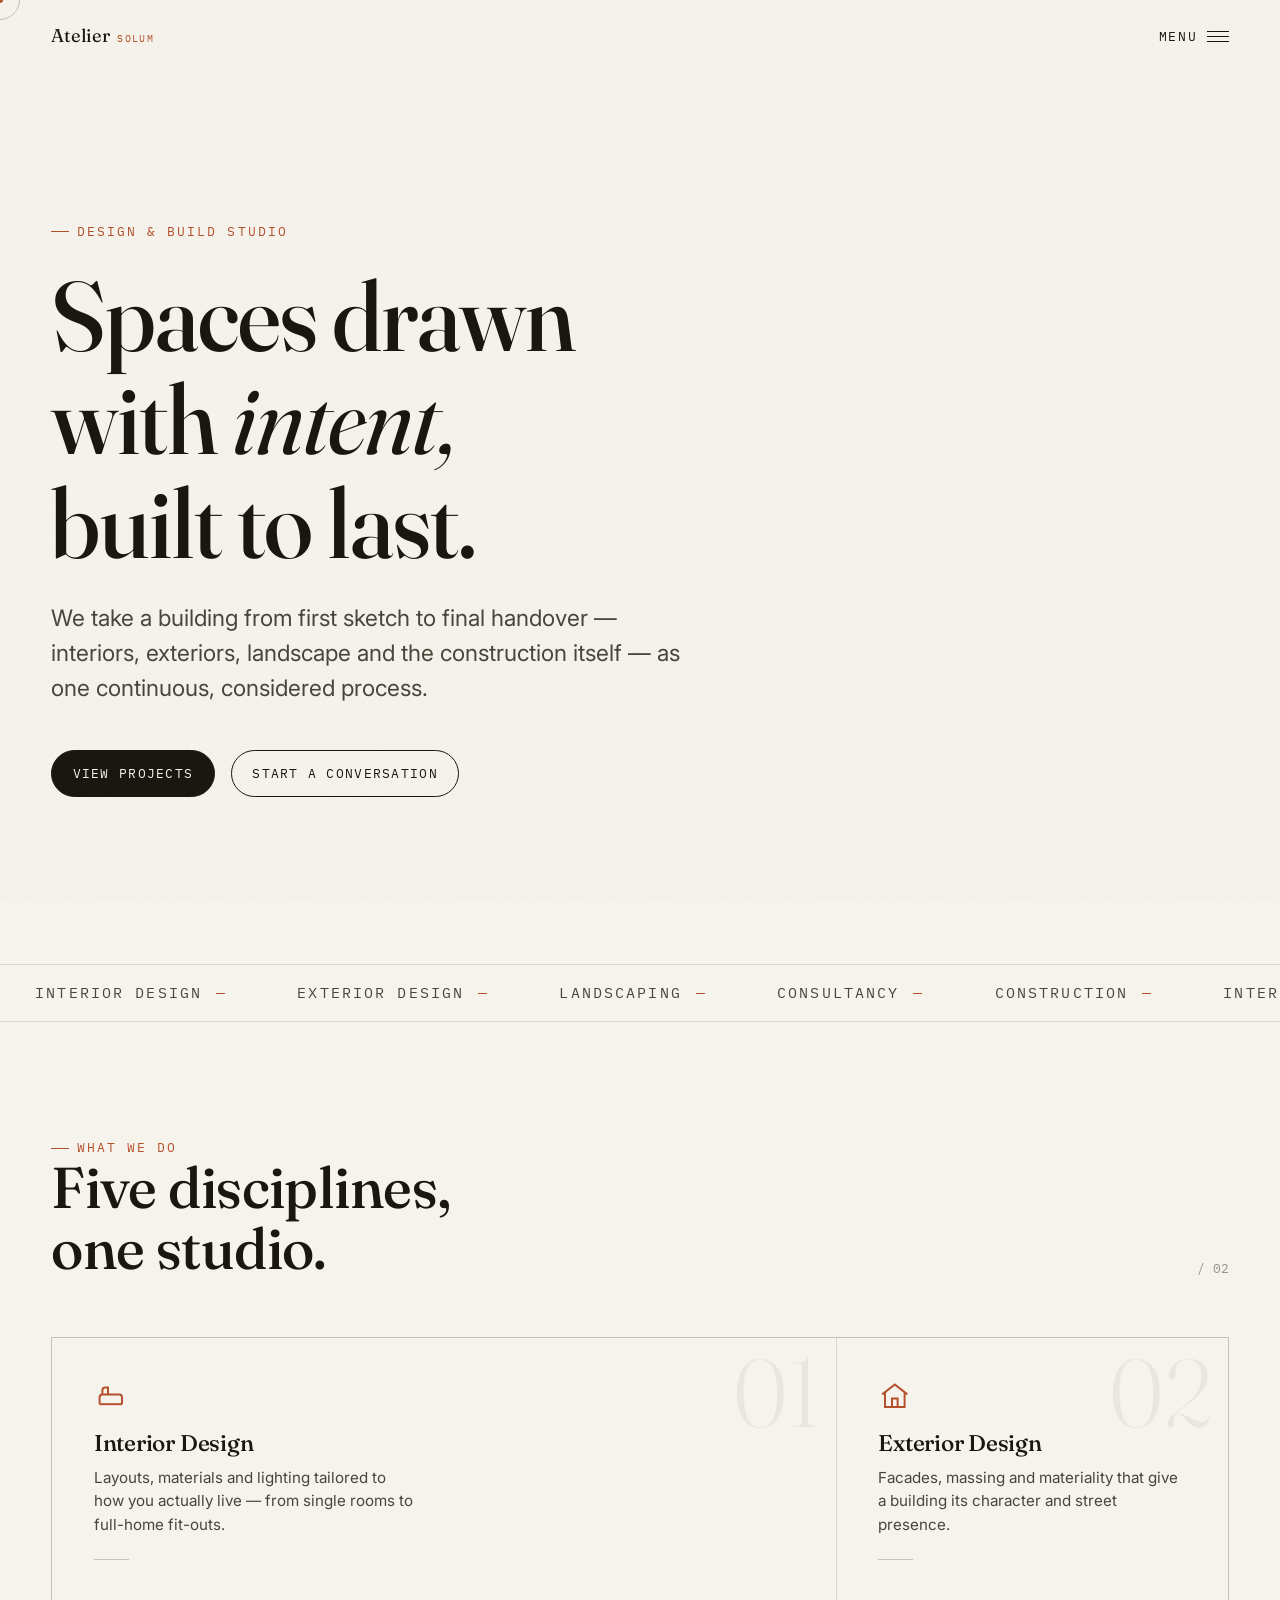
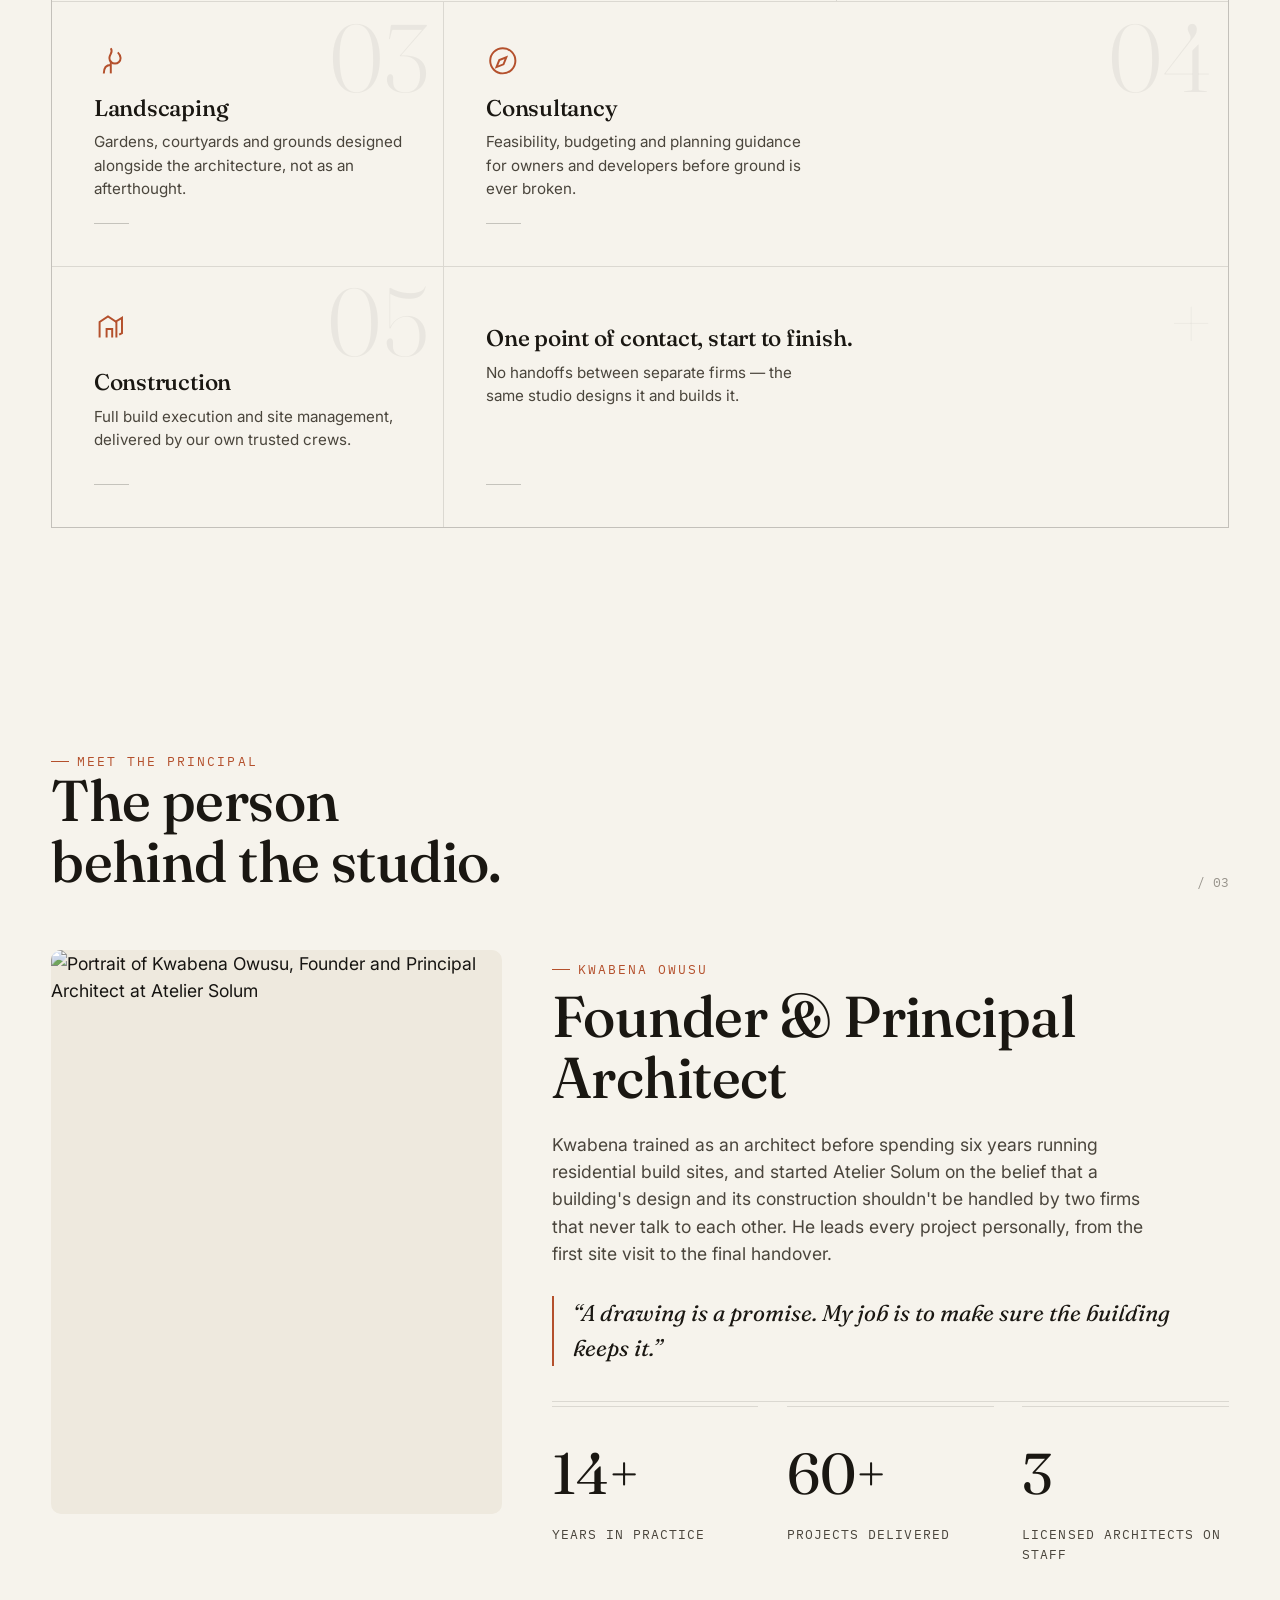
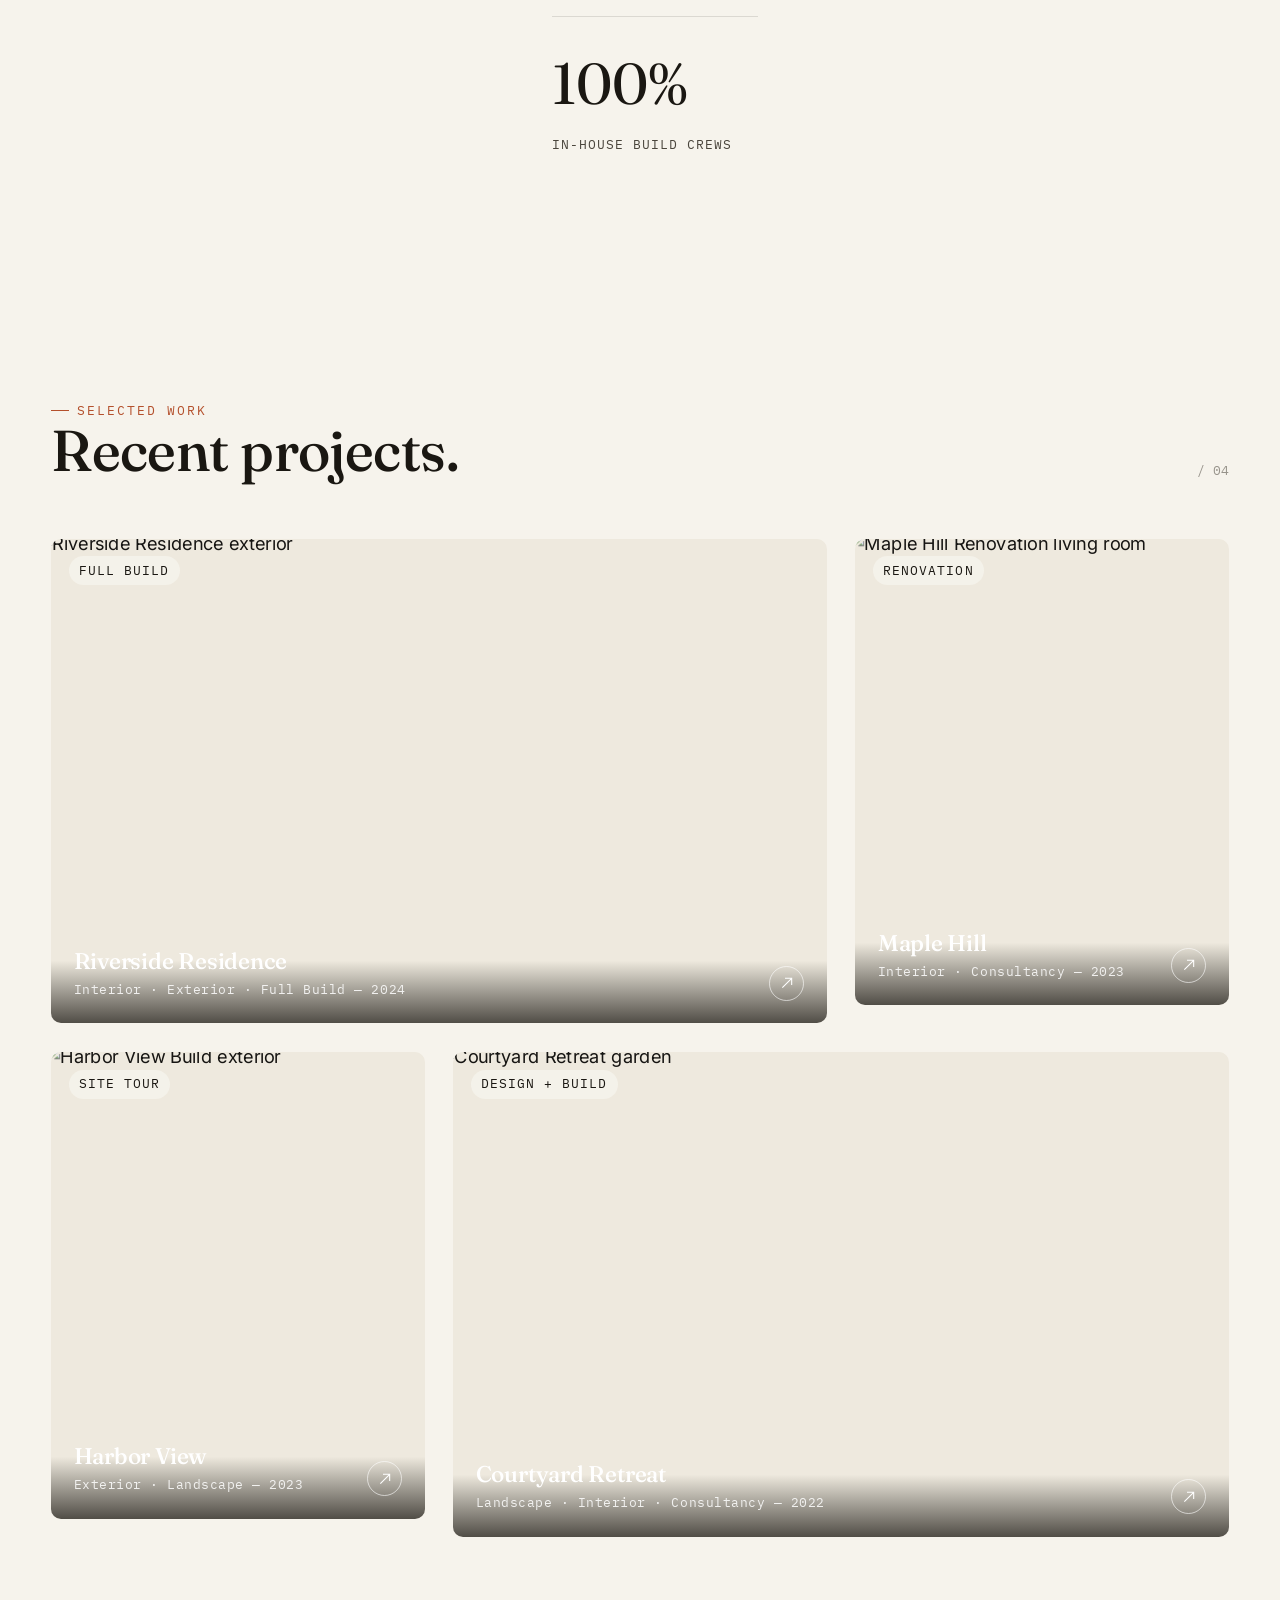
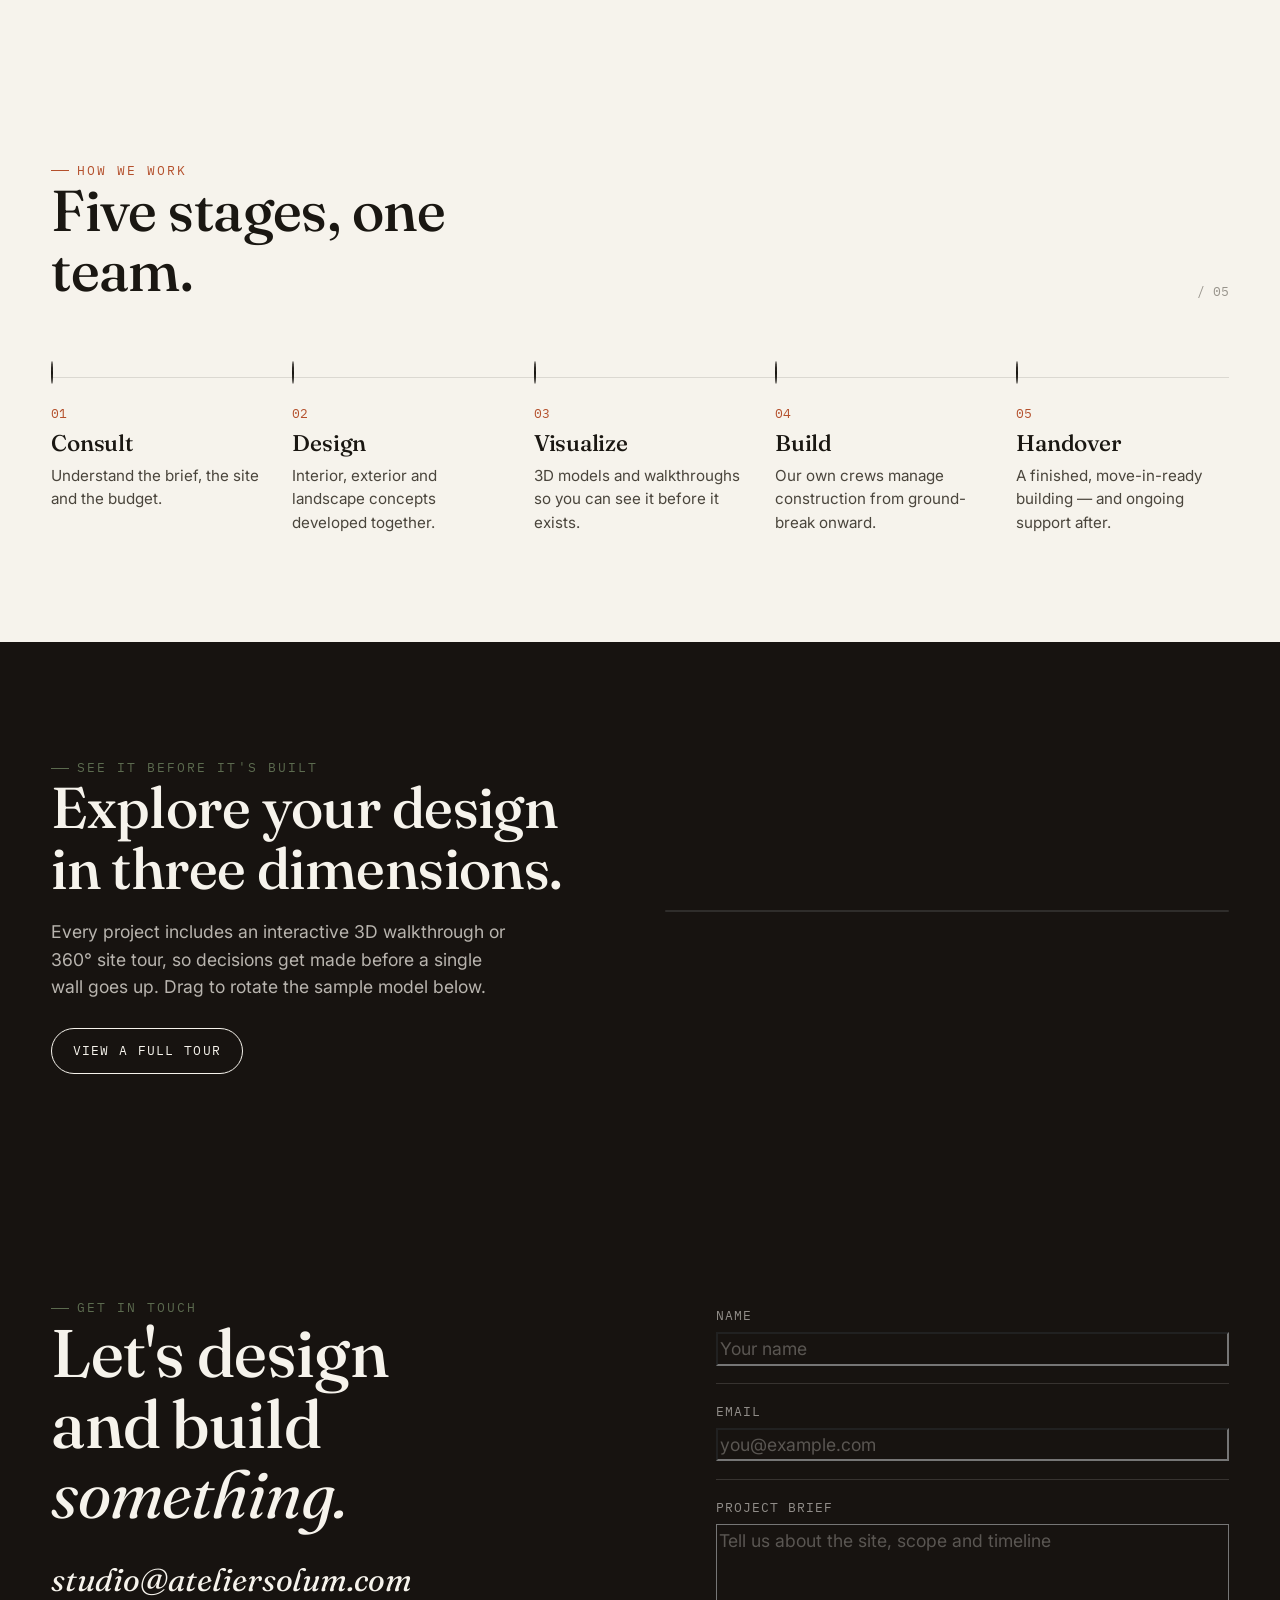
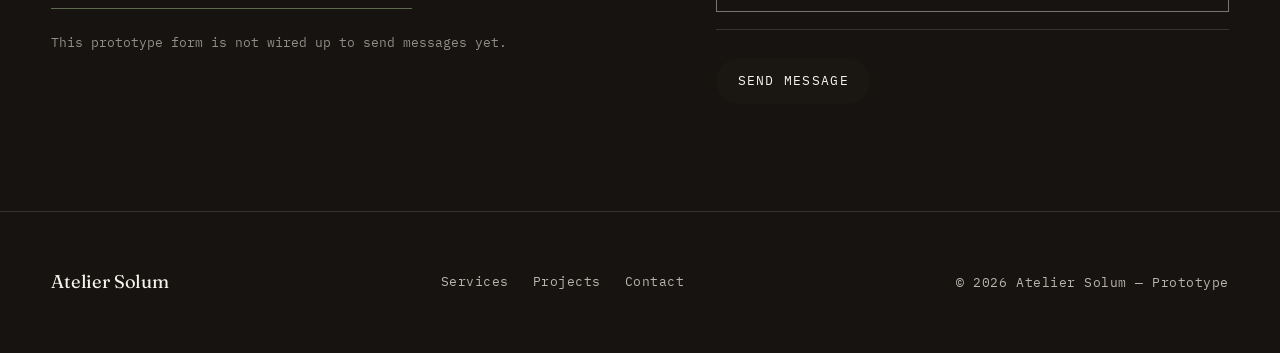
==== index.html @ 74700419 "Initial prototype: Atelier Solum design-build portfolio Static HTML/CSS/JS prototype for a design-bu" ====
<!DOCTYPE html>
<html lang="en">
<head>
<meta charset="UTF-8">
<meta name="viewport" content="width=device-width, initial-scale=1.0">
<title>Atelier Solum — Architecture, Interiors &amp; Build</title>
<meta name="description" content="Atelier Solum designs and builds homes end to end — interior design, exterior design, landscaping, consultancy and full construction.">
<link rel="preconnect" href="https://fonts.googleapis.com">
<link rel="stylesheet" href="css/base.css">
<link rel="stylesheet" href="css/layout.css">
<link rel="stylesheet" href="css/components.css">
<link rel="stylesheet" href="css/responsive.css">
<script type="module" src="https://ajax.googleapis.com/ajax/libs/model-viewer/3.5.0/model-viewer.min.js"></script>
</head>
<body>

<header class="site-header">
  <a href="index.html" class="brand">Atelier <span>Solum</span></a>
  <button class="menu-btn" aria-expanded="false" aria-controls="site-nav">
    <span class="label">Menu</span>
    <span class="bars"><span></span><span></span><span></span></span>
  </button>
</header>

<nav class="site-nav" id="site-nav" aria-label="Primary">
  <div class="nav-links">
    <a href="index.html"><span class="n">01</span>Home</a>
    <a href="index.html#services"><span class="n">02</span>Services</a>
    <a href="index.html#about"><span class="n">03</span>About</a>
    <a href="index.html#projects"><span class="n">04</span>Projects</a>
    <a href="index.html#process"><span class="n">05</span>Process</a>
    <a href="index.html#contact"><span class="n">06</span>Contact</a>
  </div>
  <div class="nav-foot">
    <span>Accra, Ghana — by appointment</span>
    <a href="mailto:studio@ateliersolum.com">studio@ateliersolum.com</a>
    <span>+233 20 000 0000</span>
  </div>
</nav>

<main>

  <!-- ============ HERO ============ -->
  <section class="hero container">
    <div class="hero-eyebrow-row">
      <span class="eyebrow">Design &amp; Build Studio</span>
    </div>
    <h1><span class="line">Spaces drawn</span><span class="line">with <em>intent,</em></span><span class="line">built to last.</span></h1>
    <p class="hero-sub">We take a building from first sketch to final handover — interiors, exteriors, landscape and the construction itself — as one continuous, considered process.</p>
    <div class="hero-actions">
      <a href="#projects" class="btn btn-solid">View Projects</a>
      <a href="#contact" class="btn btn-ghost">Start a Conversation</a>
    </div>
  </section>

  <div class="marquee" aria-hidden="true">
    <div class="marquee-track">
      <span>Interior Design</span><span>Exterior Design</span><span>Landscaping</span><span>Consultancy</span><span>Construction</span>
      <span>Interior Design</span><span>Exterior Design</span><span>Landscaping</span><span>Consultancy</span><span>Construction</span>
    </div>
  </div>

  <!-- ============ SERVICES ============ -->
  <section id="services" class="section-pad container">
    <div class="section-head reveal">
      <div>
        <span class="eyebrow">What We Do</span>
        <h2>Five disciplines,<br>one studio.</h2>
      </div>
      <span class="section-num">/ 02</span>
    </div>

    <div class="bento reveal">
      <div class="bento-item span-4">
        <span class="bento-num">01</span>
        <svg class="bento-icon" viewBox="0 0 24 24" fill="none" stroke="currentColor" stroke-width="1.4"><path d="M4 18v-5a2 2 0 0 1 2-2h12a2 2 0 0 1 2 2v5"/><path d="M4 18h16"/><path d="M6 11V8a2 2 0 0 1 2-2h2v5"/><circle cx="9" cy="9" r="0"/></svg>
        <div>
          <h3>Interior Design</h3>
          <p>Layouts, materials and lighting tailored to how you actually live — from single rooms to full-home fit-outs.</p>
        </div>
        <span class="bento-line"></span>
      </div>
      <div class="bento-item span-2">
        <span class="bento-num">02</span>
        <svg class="bento-icon" viewBox="0 0 24 24" fill="none" stroke="currentColor" stroke-width="1.4"><path d="M3 11 12 4l9 7"/><path d="M5 10v10h14V10"/><path d="M10 20v-6h4v6"/></svg>
        <div>
          <h3>Exterior Design</h3>
          <p>Facades, massing and materiality that give a building its character and street presence.</p>
        </div>
        <span class="bento-line"></span>
      </div>
      <div class="bento-item span-2">
        <span class="bento-num">03</span>
        <svg class="bento-icon" viewBox="0 0 24 24" fill="none" stroke="currentColor" stroke-width="1.4"><path d="M12 3c2 3-1 4-1 7a4 4 0 0 0 8 0c0-2-1-3-2-4"/><path d="M12 21v-9"/><path d="M7 21c0-4 2-6 5-6"/></svg>
        <div>
          <h3>Landscaping</h3>
          <p>Gardens, courtyards and grounds designed alongside the architecture, not as an afterthought.</p>
        </div>
        <span class="bento-line"></span>
      </div>
      <div class="bento-item span-4">
        <span class="bento-num">04</span>
        <svg class="bento-icon" viewBox="0 0 24 24" fill="none" stroke="currentColor" stroke-width="1.4"><circle cx="12" cy="12" r="9"/><path d="m14.5 9.5-2 5-5 2 2-5z"/></svg>
        <div>
          <h3>Consultancy</h3>
          <p>Feasibility, budgeting and planning guidance for owners and developers before ground is ever broken.</p>
        </div>
        <span class="bento-line"></span>
      </div>
      <div class="bento-item span-2">
        <span class="bento-num">05</span>
        <svg class="bento-icon" viewBox="0 0 24 24" fill="none" stroke="currentColor" stroke-width="1.4"><path d="M4 21V10l6-4 6 4v11"/><path d="M9 21v-6h4v6"/><path d="M15 10l5-3v11l-2 1"/></svg>
        <div>
          <h3>Construction</h3>
          <p>Full build execution and site management, delivered by our own trusted crews.</p>
        </div>
        <span class="bento-line"></span>
      </div>
      <div class="bento-item span-4">
        <span class="bento-num">+</span>
        <div>
          <h3>One point of contact, start to finish.</h3>
          <p>No handoffs between separate firms — the same studio designs it and builds it.</p>
        </div>
        <span class="bento-line"></span>
      </div>
    </div>
  </section>

  <!-- ============ ABOUT / FOUNDER ============ -->
  <section id="about" class="section-pad container">
    <div class="section-head reveal">
      <div>
        <span class="eyebrow">Meet the Principal</span>
        <h2>The person<br>behind the studio.</h2>
      </div>
      <span class="section-num">/ 03</span>
    </div>

    <div class="about-wrap reveal">
      <figure class="about-portrait">
        <img src="https://images.unsplash.com/photo-1560250097-0b93528c311a?auto=format&fit=crop&w=900&q=65" alt="Portrait of Kwabena Owusu, Founder and Principal Architect at Atelier Solum" loading="lazy" width="900" height="1125">
      </figure>
      <div class="about-content">
        <span class="eyebrow">Kwabena Owusu</span>
        <h3 class="about-name">Founder &amp; Principal Architect</h3>
        <p class="about-bio">Kwabena trained as an architect before spending six years running residential build sites, and started Atelier Solum on the belief that a building's design and its construction shouldn't be handled by two firms that never talk to each other. He leads every project personally, from the first site visit to the final handover.</p>
        <p class="about-quote">&ldquo;A drawing is a promise. My job is to make sure the building keeps it.&rdquo;</p>
        <div class="cred-list reveal-stagger">
          <div class="cred-item"><span class="num">14+</span><span class="lbl">Years in Practice</span></div>
          <div class="cred-item"><span class="num">60+</span><span class="lbl">Projects Delivered</span></div>
          <div class="cred-item"><span class="num">3</span><span class="lbl">Licensed Architects on Staff</span></div>
          <div class="cred-item"><span class="num">100%</span><span class="lbl">In-House Build Crews</span></div>
        </div>
      </div>
    </div>
  </section>

  <!-- ============ FEATURED PROJECTS ============ -->
  <section id="projects" class="section-pad container">
    <div class="section-head reveal">
      <div>
        <span class="eyebrow">Selected Work</span>
        <h2>Recent projects.</h2>
      </div>
      <span class="section-num">/ 04</span>
    </div>

    <div class="project-grid reveal-stagger">
      <article class="p-card wide">
        <a href="projects/riverside-residence.html">
          <figure>
            <span class="p-tag">Full Build</span>
            <img src="https://images.unsplash.com/photo-1512917774080-9991f1c4c750?auto=format&fit=crop&w=1200&q=60" alt="Riverside Residence exterior" loading="lazy" width="1200" height="750">
            <figcaption>
              <div>
                <h3>Riverside Residence</h3>
                <span class="p-meta">Interior · Exterior · Full Build — 2024</span>
              </div>
              <span class="arrow"><svg viewBox="0 0 24 24" fill="none" stroke="currentColor" stroke-width="1.6"><path d="M5 19 19 5M9 5h10v10"/></svg></span>
            </figcaption>
          </figure>
        </a>
      </article>

      <article class="p-card narrow">
        <a href="projects/maple-hill-renovation.html">
          <figure>
            <span class="p-tag">Renovation</span>
            <img src="https://images.unsplash.com/photo-1600566753086-00f18fb6b3ea?auto=format&fit=crop&w=800&q=60" alt="Maple Hill Renovation living room" loading="lazy" width="800" height="1000">
            <figcaption>
              <div>
                <h3>Maple Hill</h3>
                <span class="p-meta">Interior · Consultancy — 2023</span>
              </div>
              <span class="arrow"><svg viewBox="0 0 24 24" fill="none" stroke="currentColor" stroke-width="1.6"><path d="M5 19 19 5M9 5h10v10"/></svg></span>
            </figcaption>
          </figure>
        </a>
      </article>

      <article class="p-card narrow">
        <a href="projects/harbor-view-build.html">
          <figure>
            <span class="p-tag">Site Tour</span>
            <img src="https://images.unsplash.com/photo-1600585154340-be6161a56a0c?auto=format&fit=crop&w=800&q=60" alt="Harbor View Build exterior" loading="lazy" width="800" height="1000">
            <figcaption>
              <div>
                <h3>Harbor View</h3>
                <span class="p-meta">Exterior · Landscape — 2023</span>
              </div>
              <span class="arrow"><svg viewBox="0 0 24 24" fill="none" stroke="currentColor" stroke-width="1.6"><path d="M5 19 19 5M9 5h10v10"/></svg></span>
            </figcaption>
          </figure>
        </a>
      </article>

      <article class="p-card wide">
        <a href="projects/courtyard-retreat.html">
          <figure>
            <span class="p-tag">Design + Build</span>
            <img src="https://images.unsplash.com/photo-1524758631624-e2822e304c36?auto=format&fit=crop&w=1200&q=60" alt="Courtyard Retreat garden" loading="lazy" width="1200" height="750">
            <figcaption>
              <div>
                <h3>Courtyard Retreat</h3>
                <span class="p-meta">Landscape · Interior · Consultancy — 2022</span>
              </div>
              <span class="arrow"><svg viewBox="0 0 24 24" fill="none" stroke="currentColor" stroke-width="1.6"><path d="M5 19 19 5M9 5h10v10"/></svg></span>
            </figcaption>
          </figure>
        </a>
      </article>
    </div>
  </section>

  <!-- ============ PROCESS ============ -->
  <section id="process" class="section-pad container">
    <div class="section-head reveal">
      <div>
        <span class="eyebrow">How We Work</span>
        <h2>Five stages, one team.</h2>
      </div>
      <span class="section-num">/ 05</span>
    </div>
    <div class="process-rail reveal-stagger">
      <div class="process-step"><span class="dot"></span><span class="idx">01</span><h4>Consult</h4><p>Understand the brief, the site and the budget.</p></div>
      <div class="process-step"><span class="dot"></span><span class="idx">02</span><h4>Design</h4><p>Interior, exterior and landscape concepts developed together.</p></div>
      <div class="process-step"><span class="dot"></span><span class="idx">03</span><h4>Visualize</h4><p>3D models and walkthroughs so you can see it before it exists.</p></div>
      <div class="process-step"><span class="dot"></span><span class="idx">04</span><h4>Build</h4><p>Our own crews manage construction from ground-break onward.</p></div>
      <div class="process-step"><span class="dot"></span><span class="idx">05</span><h4>Handover</h4><p>A finished, move-in-ready building — and ongoing support after.</p></div>
    </div>
  </section>

  <!-- ============ IMMERSIVE TOUR TEASER ============ -->
  <section class="dark-section section-pad">
    <div class="container tour-teaser reveal">
      <div class="tour-copy">
        <span class="eyebrow">See It Before It's Built</span>
        <h2>Explore your design<br>in three dimensions.</h2>
        <p>Every project includes an interactive 3D walkthrough or 360° site tour, so decisions get made before a single wall goes up. Drag to rotate the sample model below.</p>
        <a href="projects/riverside-residence.html#tour" class="btn btn-ghost" style="margin-top:1.75rem;">View a Full Tour</a>
      </div>
      <div class="tour-embed-frame">
        <span class="tour-badge">Sample 3D Model</span>
        <model-viewer
          src="https://modelviewer.dev/shared-assets/models/Astronaut.glb"
          alt="Interactive placeholder 3D model — replace with a client's building export"
          camera-controls
          auto-rotate
          auto-rotate-delay="0"
          rotation-per-second="16deg"
          shadow-intensity="1"
          exposure="0.9"
          style="height:420px;">
        </model-viewer>
      </div>
    </div>
  </section>

  <!-- ============ CONTACT ============ -->
  <section id="contact" class="dark-section section-pad">
    <div class="container contact-wrap">
      <div class="reveal">
        <span class="eyebrow">Get in Touch</span>
        <h2>Let's design<br>and build<br><em>something.</em></h2>
        <a href="mailto:studio@ateliersolum.com" class="contact-email">studio@ateliersolum.com</a>
        <p class="form-note">This prototype form is not wired up to send messages yet.</p>
      </div>
      <form class="reveal" onsubmit="return false;">
        <div class="field">
          <label for="name">Name</label>
          <input id="name" type="text" placeholder="Your name">
        </div>
        <div class="field">
          <label for="email">Email</label>
          <input id="email" type="email" placeholder="you@example.com">
        </div>
        <div class="field">
          <label for="message">Project brief</label>
          <textarea id="message" rows="3" placeholder="Tell us about the site, scope and timeline"></textarea>
        </div>
        <button type="submit" class="btn btn-solid" style="margin-top:1.75rem;">Send Message</button>
      </form>
    </div>
  </section>

</main>

<footer class="site-footer">
  <div class="container footer-grid">
    <span class="brand">Atelier Solum</span>
    <div class="footer-links">
      <a href="index.html#services">Services</a>
      <a href="index.html#projects">Projects</a>
      <a href="index.html#contact">Contact</a>
    </div>
    <span>&copy; <span data-year></span> Atelier Solum — Prototype</span>
  </div>
</footer>

<script src="js/nav.js"></script>
<script src="js/reveal.js"></script>
<script src="js/lightbox.js"></script>
<script src="js/cursor.js"></script>
<script src="js/main.js"></script>
</body>
</html>
---- css/base.css ----
/* ===========================================================
   ATELIER — base.css
   Reset, design tokens, typography, global textures
   =========================================================== */

@import url('https://fonts.googleapis.com/css2?family=Fraunces:ital,opsz,wght@0,9..144,300;0,9..144,400;0,9..144,500;0,9..144,600;1,9..144,400;1,9..144,500&family=Inter:wght@400;500;600&family=IBM+Plex+Mono:wght@400;500&display=swap');

:root {
  /* --- color: warm architectural neutrals + two accents --- */
  --ink: #1a1712;
  --ink-soft: #4a453c;
  --paper: #f6f3ec;
  --paper-dim: #eee9de;
  --surface: #ffffff;
  --line: rgba(26, 23, 18, 0.12);
  --line-strong: rgba(26, 23, 18, 0.22);
  --clay: #b4502c;
  --clay-dim: #8f3f22;
  --sage: #5c6b4f;
  --sage-dim: #48543e;
  --cream: #f6f3ec;

  /* --- inverted (dark section) palette --- */
  --ink-bg: #171310;
  --ink-bg-alt: #221c16;
  --ink-line: rgba(246, 243, 236, 0.14);

  /* --- type --- */
  --font-display: 'Fraunces', ui-serif, Georgia, serif;
  --font-body: 'Inter', ui-sans-serif, system-ui, sans-serif;
  --font-mono: 'IBM Plex Mono', ui-monospace, 'SFMono-Regular', monospace;

  /* --- fluid type scale --- */
  --fs-xs: clamp(0.72rem, 0.68rem + 0.15vw, 0.8rem);
  --fs-sm: clamp(0.85rem, 0.8rem + 0.2vw, 0.95rem);
  --fs-base: clamp(1rem, 0.96rem + 0.2vw, 1.1rem);
  --fs-lg: clamp(1.2rem, 1.1rem + 0.4vw, 1.5rem);
  --fs-xl: clamp(1.7rem, 1.4rem + 1.2vw, 2.4rem);
  --fs-2xl: clamp(2.4rem, 1.9rem + 2.2vw, 3.6rem);
  --fs-hero: clamp(3rem, 2rem + 5.2vw, 7.2rem);

  /* --- spacing / rhythm --- */
  --gap: clamp(1.25rem, 1rem + 1vw, 2rem);
  --section-pad: clamp(4.5rem, 3.5rem + 4vw, 9rem);
  --container: 1360px;
  --edge: clamp(1.25rem, 4vw, 4rem);

  /* --- misc --- */
  --radius-s: 4px;
  --radius-m: 10px;
  --ease: cubic-bezier(0.16, 1, 0.3, 1);
  --dur: 0.6s;
}

*, *::before, *::after { box-sizing: border-box; }

html {
  scroll-behavior: smooth;
  color-scheme: light;
}

@media (prefers-reduced-motion: reduce) {
  html { scroll-behavior: auto; }
  *, *::before, *::after {
    animation-duration: 0.001ms !important;
    animation-iteration-count: 1 !important;
    transition-duration: 0.001ms !important;
    scroll-behavior: auto !important;
  }
}

body {
  margin: 0;
  background: var(--paper);
  color: var(--ink);
  font-family: var(--font-body);
  font-size: var(--fs-base);
  line-height: 1.55;
  -webkit-font-smoothing: antialiased;
  text-rendering: optimizeLegibility;
  overflow-x: hidden;
}

/* film-grain overlay — the quiet "expensive paper" texture */
body::before {
  content: '';
  position: fixed;
  inset: 0;
  z-index: 999;
  pointer-events: none;
  opacity: 0.05;
  mix-blend-mode: multiply;
  background-image: url("data:image/svg+xml,%3Csvg xmlns='http://www.w3.org/2000/svg' width='180' height='180'%3E%3Cfilter id='n'%3E%3CfeTurbulence type='fractalNoise' baseFrequency='0.9' numOctaves='2' stitchTiles='stitch'/%3E%3C/filter%3E%3Crect width='100%25' height='100%25' filter='url(%23n)'/%3E%3C/svg%3E");
}

img, video { max-width: 100%; display: block; }

a { color: inherit; text-decoration: none; }

h1, h2, h3, h4 {
  font-family: var(--font-display);
  font-weight: 500;
  line-height: 1.05;
  margin: 0;
  letter-spacing: -0.01em;
}

em, .italic { font-style: italic; font-weight: 400; }

p { margin: 0; }

ul { margin: 0; padding: 0; list-style: none; }

button {
  font: inherit;
  color: inherit;
  background: none;
  border: 0;
  cursor: pointer;
  padding: 0;
}

input, textarea {
  font: inherit;
  color: inherit;
  background: none;
}

.container {
  width: 100%;
  max-width: var(--container);
  margin-inline: auto;
  padding-inline: var(--edge);
}

/* eyebrow / mono label used everywhere as a signature micro-detail */
.eyebrow {
  display: inline-flex;
  align-items: center;
  gap: 0.6em;
  font-family: var(--font-mono);
  font-size: var(--fs-xs);
  letter-spacing: 0.16em;
  text-transform: uppercase;
  color: var(--clay);
}
.eyebrow::before {
  content: '';
  width: 1.4em;
  height: 1px;
  background: currentColor;
}

.visually-hidden {
  position: absolute !important;
  width: 1px; height: 1px;
  overflow: hidden;
  clip: rect(0 0 0 0);
  white-space: nowrap;
}

/* scroll-reveal primitive (activated by reveal.js via IntersectionObserver) */
.reveal {
  opacity: 0;
  transform: translateY(28px);
  transition: opacity 0.9s var(--ease), transform 0.9s var(--ease);
}
.reveal.is-visible {
  opacity: 1;
  transform: translateY(0);
}
.reveal-stagger > * {
  transition-delay: calc(var(--i, 0) * 90ms);
}

/* custom cursor (desktop, fine-pointer only — see cursor.js) */
.cursor-dot, .cursor-ring {
  position: fixed;
  top: 0; left: 0;
  pointer-events: none;
  z-index: 1000;
  border-radius: 50%;
  transform: translate(-50%, -50%);
  will-change: transform;
}
.cursor-dot {
  width: 6px; height: 6px;
  background: var(--clay);
  transition: opacity 0.2s ease;
}
.cursor-ring {
  width: 40px; height: 40px;
  border: 1px solid var(--line-strong);
  transition: width 0.25s var(--ease), height 0.25s var(--ease), border-color 0.25s ease, opacity 0.2s ease;
}
body.has-cursor { cursor: none; }
body.has-cursor a, body.has-cursor button { cursor: none; }
.cursor-ring.is-active {
  width: 70px; height: 70px;
  border-color: var(--clay);
}
---- css/layout.css ----
/* ===========================================================
   ATELIER — layout.css
   Header / overlay nav / footer / section scaffolding
   =========================================================== */

section { position: relative; }

.section-pad { padding-block: var(--section-pad); }

.section-head {
  display: flex;
  flex-wrap: wrap;
  align-items: end;
  justify-content: space-between;
  gap: var(--gap);
  margin-bottom: clamp(2.5rem, 2rem + 2vw, 4.5rem);
}
.section-head h2 { font-size: var(--fs-2xl); max-width: 14ch; }
.section-num {
  font-family: var(--font-mono);
  font-size: var(--fs-xs);
  color: var(--ink-soft);
  opacity: 0.55;
}

/* ---------------- header ---------------- */
.site-header {
  position: fixed;
  inset: 0 0 auto 0;
  z-index: 500;
  display: flex;
  align-items: center;
  justify-content: space-between;
  padding: clamp(1.1rem, 1rem + 0.5vw, 1.6rem) var(--edge);
  mix-blend-mode: normal;
  transition: background-color 0.4s var(--ease), border-color 0.4s var(--ease), backdrop-filter 0.4s var(--ease);
  border-bottom: 1px solid transparent;
}
.site-header.is-scrolled {
  background: rgba(246, 243, 236, 0.82);
  backdrop-filter: blur(10px) saturate(1.1);
  border-color: var(--line);
}
.brand {
  font-family: var(--font-display);
  font-size: 1.15rem;
  letter-spacing: -0.01em;
  display: flex;
  align-items: baseline;
  gap: 0.4em;
}
.brand span { font-family: var(--font-mono); font-size: 0.6rem; letter-spacing: 0.14em; color: var(--clay); text-transform: uppercase; }

.menu-btn {
  display: flex;
  align-items: center;
  gap: 0.7em;
  font-family: var(--font-mono);
  font-size: var(--fs-xs);
  letter-spacing: 0.14em;
  text-transform: uppercase;
  z-index: 700;
  position: relative;
}
.menu-btn .bars {
  display: inline-flex;
  flex-direction: column;
  gap: 4px;
  width: 22px;
}
.menu-btn .bars span {
  height: 1px;
  background: currentColor;
  transition: transform 0.4s var(--ease), opacity 0.3s ease;
}
body.nav-open .menu-btn .bars span:nth-child(1) { transform: translateY(2.5px) rotate(45deg); }
body.nav-open .menu-btn .bars span:nth-child(2) { opacity: 0; }
body.nav-open .menu-btn .bars span:nth-child(3) { transform: translateY(-2.5px) rotate(-45deg); }

/* ---------------- full-screen overlay nav ---------------- */
.site-nav {
  position: fixed;
  inset: 0;
  z-index: 600;
  background: var(--ink-bg);
  color: var(--paper);
  display: flex;
  flex-direction: column;
  justify-content: space-between;
  padding: clamp(5.5rem, 5rem + 2vw, 7rem) var(--edge) var(--edge);
  clip-path: circle(2% at calc(100% - 3rem) 3rem);
  transition: clip-path 0.75s var(--ease);
  visibility: hidden;
}
body.nav-open .site-nav {
  clip-path: circle(150% at calc(100% - 3rem) 3rem);
  visibility: visible;
}
.site-nav .nav-links {
  display: flex;
  flex-direction: column;
  gap: 0.15em;
}
.site-nav .nav-links a {
  font-family: var(--font-display);
  font-weight: 400;
  font-size: clamp(2.4rem, 2rem + 4vw, 5.2rem);
  color: var(--paper);
  display: inline-flex;
  align-items: baseline;
  gap: 0.3em;
  opacity: 0;
  transform: translateY(24px);
  transition: opacity 0.6s var(--ease), transform 0.6s var(--ease), color 0.3s ease;
}
body.nav-open .site-nav .nav-links a {
  opacity: 1;
  transform: translateY(0);
  transition-delay: calc(var(--i, 0) * 70ms + 150ms);
}
.site-nav .nav-links a:hover,
.site-nav .nav-links a:focus-visible { color: var(--clay); }
.site-nav .nav-links a .n {
  font-family: var(--font-mono);
  font-size: 0.28em;
  color: var(--sage);
  letter-spacing: 0.1em;
}
.site-nav .nav-foot {
  display: flex;
  flex-wrap: wrap;
  justify-content: space-between;
  gap: 1.5rem;
  border-top: 1px solid var(--ink-line);
  padding-top: 1.5rem;
  font-family: var(--font-mono);
  font-size: var(--fs-xs);
  letter-spacing: 0.06em;
  color: rgba(246, 243, 236, 0.6);
  opacity: 0;
  transition: opacity 0.6s ease 0.5s;
}
body.nav-open .nav-foot { opacity: 1; }
.nav-foot a { text-decoration: underline; text-underline-offset: 3px; color: var(--paper); }

/* ---------------- dark section wrapper (used by tour teaser + contact) ---------------- */
.dark-section {
  background: var(--ink-bg);
  color: var(--paper);
}
.dark-section .eyebrow { color: var(--sage); }
.dark-section .eyebrow::before { background: var(--sage); }

/* ---------------- footer ---------------- */
.site-footer {
  background: var(--ink-bg);
  color: rgba(246, 243, 236, 0.72);
  padding-block: clamp(2.5rem, 2rem + 2vw, 3.5rem);
  border-top: 1px solid var(--ink-line);
}
.footer-grid {
  display: flex;
  flex-wrap: wrap;
  justify-content: space-between;
  align-items: center;
  gap: 1.5rem;
  font-family: var(--font-mono);
  font-size: var(--fs-xs);
  letter-spacing: 0.04em;
}
.footer-grid .brand { color: var(--paper); }
.footer-links { display: flex; gap: 1.5rem; flex-wrap: wrap; }
.footer-links a { border-bottom: 1px solid transparent; transition: border-color 0.25s ease; }
.footer-links a:hover { border-color: currentColor; }

@media (max-width: 720px) {
  .site-nav .nav-links a { font-size: clamp(2.2rem, 8vw, 3.2rem); }
}
---- css/components.css ----
/* ===========================================================
   ATELIER — components.css
   Buttons, hero, marquee, bento grid, cards, gallery, lightbox,
   tour embeds, tags, process rail, spec list, next/prev nav
   =========================================================== */

/* ---------------- buttons ---------------- */
.btn {
  display: inline-flex;
  align-items: center;
  gap: 0.6em;
  font-family: var(--font-mono);
  font-size: var(--fs-xs);
  letter-spacing: 0.1em;
  text-transform: uppercase;
  padding: 0.95em 1.6em;
  border-radius: 999px;
  border: 1px solid var(--ink);
  transition: background-color 0.3s var(--ease), color 0.3s var(--ease), border-color 0.3s var(--ease), transform 0.3s var(--ease);
}
.btn-solid { background: var(--ink); color: var(--paper); }
.btn-solid:hover { background: var(--clay); border-color: var(--clay); transform: translateY(-2px); }
.btn-ghost { color: var(--ink); }
.btn-ghost:hover { background: var(--ink); color: var(--paper); transform: translateY(-2px); }
.dark-section .btn-ghost { border-color: var(--paper); color: var(--paper); }
.dark-section .btn-ghost:hover { background: var(--paper); color: var(--ink-bg); }
.btn svg { width: 1em; height: 1em; }

/* ---------------- hero ---------------- */
.hero {
  min-height: 100svh;
  display: flex;
  flex-direction: column;
  justify-content: center;
  padding-top: clamp(6rem, 5rem + 3vw, 8rem);
  position: relative;
}
.hero-eyebrow-row {
  display: flex;
  align-items: center;
  gap: 1rem;
  margin-bottom: 1.4rem;
}
.hero h1 {
  font-size: var(--fs-hero);
  max-width: 15ch;
}
.hero h1 .line { display: block; }
.hero-sub {
  max-width: 46ch;
  margin-top: 1.6rem;
  font-size: var(--fs-lg);
  color: var(--ink-soft);
}
.hero-actions {
  display: flex;
  flex-wrap: wrap;
  gap: 1rem;
  margin-top: clamp(2rem, 1.6rem + 1.5vw, 3rem);
}

/* discipline marquee ribbon */
.marquee {
  border-top: 1px solid var(--line);
  border-bottom: 1px solid var(--line);
  overflow: hidden;
  margin-top: clamp(3rem, 2.4rem + 2vw, 5rem);
}
.marquee-track {
  display: flex;
  width: max-content;
  animation: marquee 26s linear infinite;
}
.marquee:hover .marquee-track { animation-play-state: paused; }
.marquee span {
  font-family: var(--font-mono);
  font-size: var(--fs-sm);
  letter-spacing: 0.14em;
  text-transform: uppercase;
  padding: 1rem 2.2rem;
  white-space: nowrap;
  color: var(--ink-soft);
  display: inline-flex;
  align-items: center;
  gap: 0.9em;
}
.marquee span::after { content: '\2014'; color: var(--clay); }
@keyframes marquee {
  from { transform: translateX(0); }
  to { transform: translateX(-50%); }
}

/* ---------------- bento services grid ---------------- */
.bento {
  display: grid;
  grid-template-columns: repeat(6, 1fr);
  gap: 1px;
  background: var(--line);
  border: 1px solid var(--line);
}
.bento-item {
  background: var(--paper);
  padding: clamp(1.75rem, 1.4rem + 1.5vw, 2.75rem);
  grid-column: span 3;
  position: relative;
  overflow: hidden;
  transition: background-color 0.4s ease;
  min-height: 260px;
  display: flex;
  flex-direction: column;
  justify-content: space-between;
}
.bento-item.span-2 { grid-column: span 2; }
.bento-item.span-4 { grid-column: span 4; }
.bento-item:hover { background: var(--surface); }
.bento-num {
  position: absolute;
  right: 0.9rem;
  top: 0.4rem;
  font-family: var(--font-display);
  font-size: 6rem;
  font-weight: 300;
  color: var(--ink);
  opacity: 0.05;
  line-height: 1;
  pointer-events: none;
  transition: opacity 0.4s ease;
}
.bento-item:hover .bento-num { opacity: 0.09; }
.bento-icon { width: 2.1rem; height: 2.1rem; color: var(--clay); }
.bento-item h3 { font-size: var(--fs-lg); margin-top: 1.2rem; }
.bento-item p { margin-top: 0.6rem; color: var(--ink-soft); font-size: var(--fs-sm); max-width: 32ch; }
.bento-line {
  margin-top: 1.4rem;
  height: 1px;
  width: 2.2rem;
  background: var(--line-strong);
  transition: width 0.4s var(--ease), background-color 0.4s ease;
}
.bento-item:hover .bento-line { width: 4rem; background: var(--clay); }

@media (max-width: 900px) {
  .bento { grid-template-columns: repeat(2, 1fr); }
  .bento-item, .bento-item.span-2, .bento-item.span-4 { grid-column: span 2; }
}

/* ---------------- process rail ---------------- */
.process-rail {
  display: grid;
  grid-template-columns: repeat(5, 1fr);
  gap: var(--gap);
  position: relative;
}
.process-rail::before {
  content: '';
  position: absolute;
  top: 1.1rem;
  left: 0; right: 0;
  height: 1px;
  background: var(--line);
}
.process-step { position: relative; }
.process-step .dot {
  width: 9px; height: 9px;
  border-radius: 50%;
  background: var(--paper);
  border: 1px solid var(--ink);
  position: relative;
  z-index: 2;
  transition: background-color 0.3s ease, border-color 0.3s ease;
}
.process-step:hover .dot { background: var(--clay); border-color: var(--clay); }
.process-step .idx { font-family: var(--font-mono); font-size: var(--fs-xs); color: var(--clay); display: block; margin-top: 1.1rem; }
.process-step h4 { font-size: var(--fs-lg); margin-top: 0.5rem; }
.process-step p { font-size: var(--fs-sm); color: var(--ink-soft); margin-top: 0.5rem; }

@media (max-width: 860px) {
  .process-rail { grid-template-columns: 1fr; gap: 2.2rem; }
  .process-rail::before { display: none; }
}

/* ---------------- featured project cards (asymmetric) ---------------- */
.project-grid {
  display: grid;
  grid-template-columns: repeat(6, 1fr);
  gap: var(--gap);
}
.p-card { grid-column: span 3; }
.p-card.wide { grid-column: span 4; }
.p-card.narrow { grid-column: span 2; }
.p-card a { display: block; }
.p-card figure {
  position: relative;
  aspect-ratio: 4 / 5;
  overflow: hidden;
  border-radius: var(--radius-m);
  margin: 0;
  background: var(--paper-dim);
}
.p-card.wide figure { aspect-ratio: 16 / 10; }
.p-card img {
  width: 100%; height: 100%;
  object-fit: cover;
  filter: grayscale(0.55) contrast(1.02);
  transform: scale(1.04);
  transition: transform 0.9s var(--ease), filter 0.6s ease;
}
.p-card a:hover img { filter: grayscale(0); transform: scale(1.1); }
.p-card figcaption {
  position: absolute; inset: auto 0 0 0;
  padding: 1.4rem;
  display: flex;
  justify-content: space-between;
  align-items: flex-end;
  background: linear-gradient(to top, rgba(20,17,12,0.72), transparent 65%);
  color: #fff;
}
.p-card .p-tag {
  position: absolute; top: 1.1rem; left: 1.1rem;
  font-family: var(--font-mono);
  font-size: var(--fs-xs);
  letter-spacing: 0.08em;
  text-transform: uppercase;
  background: rgba(246,243,236,0.9);
  color: var(--ink);
  padding: 0.35em 0.8em;
  border-radius: 999px;
}
.p-card h3 { font-size: var(--fs-lg); color: #fff; }
.p-card .p-meta { font-family: var(--font-mono); font-size: var(--fs-xs); opacity: 0.85; margin-top: 0.3em; letter-spacing: 0.04em; }
.p-card .arrow {
  width: 2.2rem; height: 2.2rem;
  border-radius: 50%;
  border: 1px solid rgba(255,255,255,0.6);
  display: grid; place-items: center;
  flex-shrink: 0;
  transition: background-color 0.3s ease, transform 0.3s var(--ease);
}
.p-card a:hover .arrow { background: var(--clay); border-color: var(--clay); transform: rotate(45deg); }
.p-card .arrow svg { width: 1rem; height: 1rem; }

@media (max-width: 900px) {
  .p-card, .p-card.wide, .p-card.narrow { grid-column: span 6; }
}

/* ---------------- immersive tour teaser (home) ---------------- */
.tour-teaser {
  display: grid;
  grid-template-columns: 1fr 1fr;
  gap: clamp(2rem, 1.5rem + 2vw, 4rem);
  align-items: center;
}
.tour-copy h2 { font-size: var(--fs-2xl); color: var(--paper); }
.tour-copy p { color: rgba(246,243,236,0.72); margin-top: 1.2rem; max-width: 42ch; }
.tour-embed-frame {
  border-radius: var(--radius-m);
  overflow: hidden;
  border: 1px solid var(--ink-line);
  background: #0e0c0a;
  position: relative;
}
.tour-badge {
  position: absolute; top: 1rem; left: 1rem; z-index: 2;
  font-family: var(--font-mono); font-size: var(--fs-xs);
  letter-spacing: 0.08em; text-transform: uppercase;
  background: rgba(23,19,16,0.75); color: var(--paper);
  border: 1px solid var(--ink-line);
  padding: 0.4em 0.9em; border-radius: 999px;
  backdrop-filter: blur(4px);
}
model-viewer { width: 100%; height: 100%; --poster-color: transparent; }

@media (max-width: 860px) {
  .tour-teaser { grid-template-columns: 1fr; }
}

/* ---------------- about / founder ---------------- */
.about-wrap {
  display: grid;
  grid-template-columns: 0.8fr 1.2fr;
  gap: clamp(2rem, 1.5rem + 2vw, 4rem);
  align-items: start;
}
.about-portrait {
  margin: 0;
  aspect-ratio: 4 / 5;
  border-radius: var(--radius-m);
  overflow: hidden;
  background: var(--paper-dim);
}
.about-portrait img {
  width: 100%; height: 100%;
  object-fit: cover;
  filter: grayscale(0.4) contrast(1.02);
  transition: filter 0.6s ease;
}
.about-portrait:hover img { filter: grayscale(0); }
.about-name { font-size: var(--fs-2xl); margin-top: 0.5rem; }
.about-bio { margin-top: 1.4rem; max-width: 56ch; color: var(--ink-soft); }
.about-quote {
  font-family: var(--font-display);
  font-style: italic;
  font-size: var(--fs-lg);
  color: var(--ink);
  border-left: 2px solid var(--clay);
  padding-left: 1.2rem;
  margin: 1.8rem 0 2.2rem;
  max-width: 46ch;
}
.about-content .cred-list { border-top: 1px solid var(--line); padding-top: 0.2rem; }

@media (max-width: 780px) {
  .about-wrap { grid-template-columns: 1fr; }
  .about-portrait { max-width: 320px; }
}

/* ---------------- credentials marquee ---------------- */
.cred-strip {
  border-top: 1px solid var(--line);
}
.cred-list {
  display: grid;
  grid-template-columns: repeat(auto-fit, minmax(200px, 1fr));
  gap: var(--gap);
}
.cred-item { padding-block: 1.4rem; border-top: 1px solid var(--line); }
.cred-item .num { font-family: var(--font-display); font-size: var(--fs-2xl); }
.cred-item .lbl { font-family: var(--font-mono); font-size: var(--fs-xs); letter-spacing: 0.08em; text-transform: uppercase; color: var(--ink-soft); margin-top: 0.4rem; display: block; }

/* ---------------- contact ---------------- */
.contact-wrap {
  display: grid;
  grid-template-columns: 1.2fr 1fr;
  gap: clamp(2rem, 1.5rem + 2vw, 5rem);
}
.contact-wrap h2 { font-size: clamp(2.4rem, 1.8rem + 3vw, 4.6rem); color: var(--paper); }
.contact-email {
  display: inline-block;
  margin-top: 1.6rem;
  font-family: var(--font-display);
  font-style: italic;
  font-size: clamp(1.4rem, 1.2rem + 1vw, 2rem);
  color: var(--paper);
  border-bottom: 1px solid var(--sage);
  padding-bottom: 0.2rem;
  transition: color 0.3s ease, border-color 0.3s ease;
}
.contact-email:hover { color: var(--clay); border-color: var(--clay); }
.form-note { font-size: var(--fs-xs); font-family: var(--font-mono); color: rgba(246,243,236,0.55); margin-top: 1.5rem; }
.field {
  display: flex; flex-direction: column; gap: 0.4rem;
  padding-block: 1.1rem;
  border-bottom: 1px solid var(--ink-line);
}
.field label { font-family: var(--font-mono); font-size: var(--fs-xs); letter-spacing: 0.08em; text-transform: uppercase; color: rgba(246,243,236,0.55); }
.field input, .field textarea {
  color: var(--paper); font-family: var(--font-body); font-size: var(--fs-base);
  resize: none;
}
.field input::placeholder, .field textarea::placeholder { color: rgba(246,243,236,0.3); }
@media (max-width: 860px) { .contact-wrap { grid-template-columns: 1fr; } }

/* ---------------- project detail: header / tags / spec ---------------- */
.breadcrumb {
  font-family: var(--font-mono); font-size: var(--fs-xs); letter-spacing: 0.08em; text-transform: uppercase;
  display: inline-flex; align-items: center; gap: 0.5em; color: var(--ink-soft);
  transition: color 0.25s ease;
}
.breadcrumb:hover { color: var(--clay); }

.tag {
  display: inline-flex; align-items: center;
  font-family: var(--font-mono); font-size: var(--fs-xs); letter-spacing: 0.06em; text-transform: uppercase;
  border: 1px solid var(--line-strong); border-radius: 999px;
  padding: 0.4em 0.9em;
  color: var(--ink-soft);
}
.tag-row { display: flex; flex-wrap: wrap; gap: 0.6rem; }

.meta-row {
  display: flex; flex-wrap: wrap; gap: 1.6rem;
  font-family: var(--font-mono); font-size: var(--fs-sm); color: var(--ink-soft);
  margin-top: 0.8rem;
}

.pd-hero-figure {
  aspect-ratio: 16/9;
  border-radius: var(--radius-m);
  overflow: hidden;
  background: var(--paper-dim);
}
.pd-hero-figure img { width: 100%; height: 100%; object-fit: cover; }

.overview-grid {
  display: grid;
  grid-template-columns: 0.9fr 1.6fr;
  gap: clamp(2rem, 1.5rem + 2vw, 4rem);
}
.drop-cap:first-letter {
  font-family: var(--font-display);
  font-size: 3.6em;
  float: left;
  line-height: 0.8;
  padding: 0.05em 0.09em 0 0;
  color: var(--clay);
}
.overview-grid p + p { margin-top: 1.1em; }
@media (max-width: 860px) { .overview-grid { grid-template-columns: 1fr; } }

/* masonry-style gallery via column layout */
.gallery {
  columns: 3 260px;
  column-gap: var(--gap);
}
.gallery figure {
  margin: 0 0 var(--gap);
  break-inside: avoid;
  border-radius: var(--radius-m);
  overflow: hidden;
  cursor: pointer;
  position: relative;
}
.gallery img { width: 100%; display: block; transition: transform 0.6s var(--ease); }
.gallery figure:hover img { transform: scale(1.045); }
.gallery figure::after {
  content: '\2197';
  position: absolute; top: 0.8rem; right: 0.8rem;
  width: 2rem; height: 2rem; border-radius: 50%;
  background: rgba(246,243,236,0.85); color: var(--ink);
  display: grid; place-items: center; font-size: 0.9rem;
  opacity: 0; transform: translateY(-6px);
  transition: opacity 0.3s ease, transform 0.3s ease;
}
.gallery figure:hover::after { opacity: 1; transform: translateY(0); }

/* video section */
.video-frame {
  position: relative;
  aspect-ratio: 16/9;
  border-radius: var(--radius-m);
  overflow: hidden;
  background: #0e0c0a;
}
.video-frame video, .video-frame iframe { width: 100%; height: 100%; object-fit: cover; border: 0; }
.video-caption { margin-top: 0.8rem; font-family: var(--font-mono); font-size: var(--fs-xs); color: var(--ink-soft); letter-spacing: 0.04em; }

/* spec recap */
.spec-list {
  border-top: 1px solid var(--line);
}
.spec-row {
  display: flex; justify-content: space-between; gap: 1rem;
  padding: 1rem 0;
  border-bottom: 1px solid var(--line);
  font-size: var(--fs-sm);
}
.spec-row dt { font-family: var(--font-mono); text-transform: uppercase; letter-spacing: 0.06em; color: var(--ink-soft); font-size: var(--fs-xs); }
.spec-row dd { margin: 0; font-family: var(--font-display); font-size: var(--fs-lg); text-align: right; }

/* next/prev split nav */
.pair-nav {
  display: grid;
  grid-template-columns: 1fr 1fr;
}
.pair-nav a {
  position: relative;
  display: flex;
  align-items: flex-end;
  min-height: 320px;
  padding: 2rem;
  overflow: hidden;
  color: #fff;
  background-size: cover;
  background-position: center;
}
.pair-nav a::before {
  content: '';
  position: absolute; inset: 0;
  background: linear-gradient(to top, rgba(20,17,12,0.78), rgba(20,17,12,0.15));
  transition: background-color 0.4s ease;
}
.pair-nav a > * { position: relative; z-index: 1; }
.pair-nav a img { position: absolute; inset: 0; width: 100%; height: 100%; object-fit: cover; z-index: 0; transform: scale(1.04); transition: transform 0.8s var(--ease); }
.pair-nav a:hover img { transform: scale(1.12); }
.pair-nav .dir { font-family: var(--font-mono); font-size: var(--fs-xs); letter-spacing: 0.1em; text-transform: uppercase; opacity: 0.85; display: block; margin-bottom: 0.5rem; }
.pair-nav h4 { font-size: var(--fs-xl); }
.pair-nav .next { text-align: right; align-items: flex-end; }
.pair-nav .next > div { margin-left: auto; }
@media (max-width: 700px) { .pair-nav { grid-template-columns: 1fr; } }

/* ---------------- lightbox ---------------- */
.lightbox {
  position: fixed; inset: 0; z-index: 900;
  background: rgba(15, 12, 9, 0.94);
  display: flex; align-items: center; justify-content: center;
  opacity: 0; visibility: hidden;
  transition: opacity 0.35s ease;
}
.lightbox.is-open { opacity: 1; visibility: visible; }
.lightbox img { max-width: 88vw; max-height: 82vh; object-fit: contain; border-radius: 4px; }
.lightbox-close, .lightbox-prev, .lightbox-next {
  position: absolute;
  color: var(--paper);
  width: 2.75rem; height: 2.75rem;
  border-radius: 50%;
  border: 1px solid rgba(246,243,236,0.3);
  display: grid; place-items: center;
  transition: background-color 0.25s ease, border-color 0.25s ease;
}
.lightbox-close:hover, .lightbox-prev:hover, .lightbox-next:hover { background: var(--clay); border-color: var(--clay); }
.lightbox-close { top: 1.5rem; right: 1.5rem; }
.lightbox-prev { left: 1.5rem; top: 50%; transform: translateY(-50%); }
.lightbox-next { right: 1.5rem; top: 50%; transform: translateY(-50%); }
.lightbox-count {
  position: absolute; bottom: 1.5rem; left: 50%; transform: translateX(-50%);
  font-family: var(--font-mono); font-size: var(--fs-xs); letter-spacing: 0.08em; color: rgba(246,243,236,0.6);
}
@media (max-width: 640px) {
  .lightbox-prev, .lightbox-next { width: 2.2rem; height: 2.2rem; }
}
---- css/responsive.css ----
/* ===========================================================
   ATELIER — responsive.css
   Structural breakpoint overrides not already handled inline
   =========================================================== */

@media (max-width: 640px) {
  :root { --section-pad: 4.2rem; }
  .gallery { columns: 1 100%; }
  .overview-grid, .contact-wrap, .tour-teaser { gap: 2rem; }
  .cred-list { grid-template-columns: repeat(2, 1fr); }
  .site-footer .footer-grid { flex-direction: column; align-items: flex-start; }
}

@media (hover: none) and (pointer: coarse) {
  .cursor-dot, .cursor-ring { display: none; }
  body.has-cursor { cursor: auto; }
  body.has-cursor a, body.has-cursor button { cursor: pointer; }
}

@media (max-width: 500px) {
  .hero h1 { font-size: clamp(2.4rem, 10vw, 3.4rem); }
}
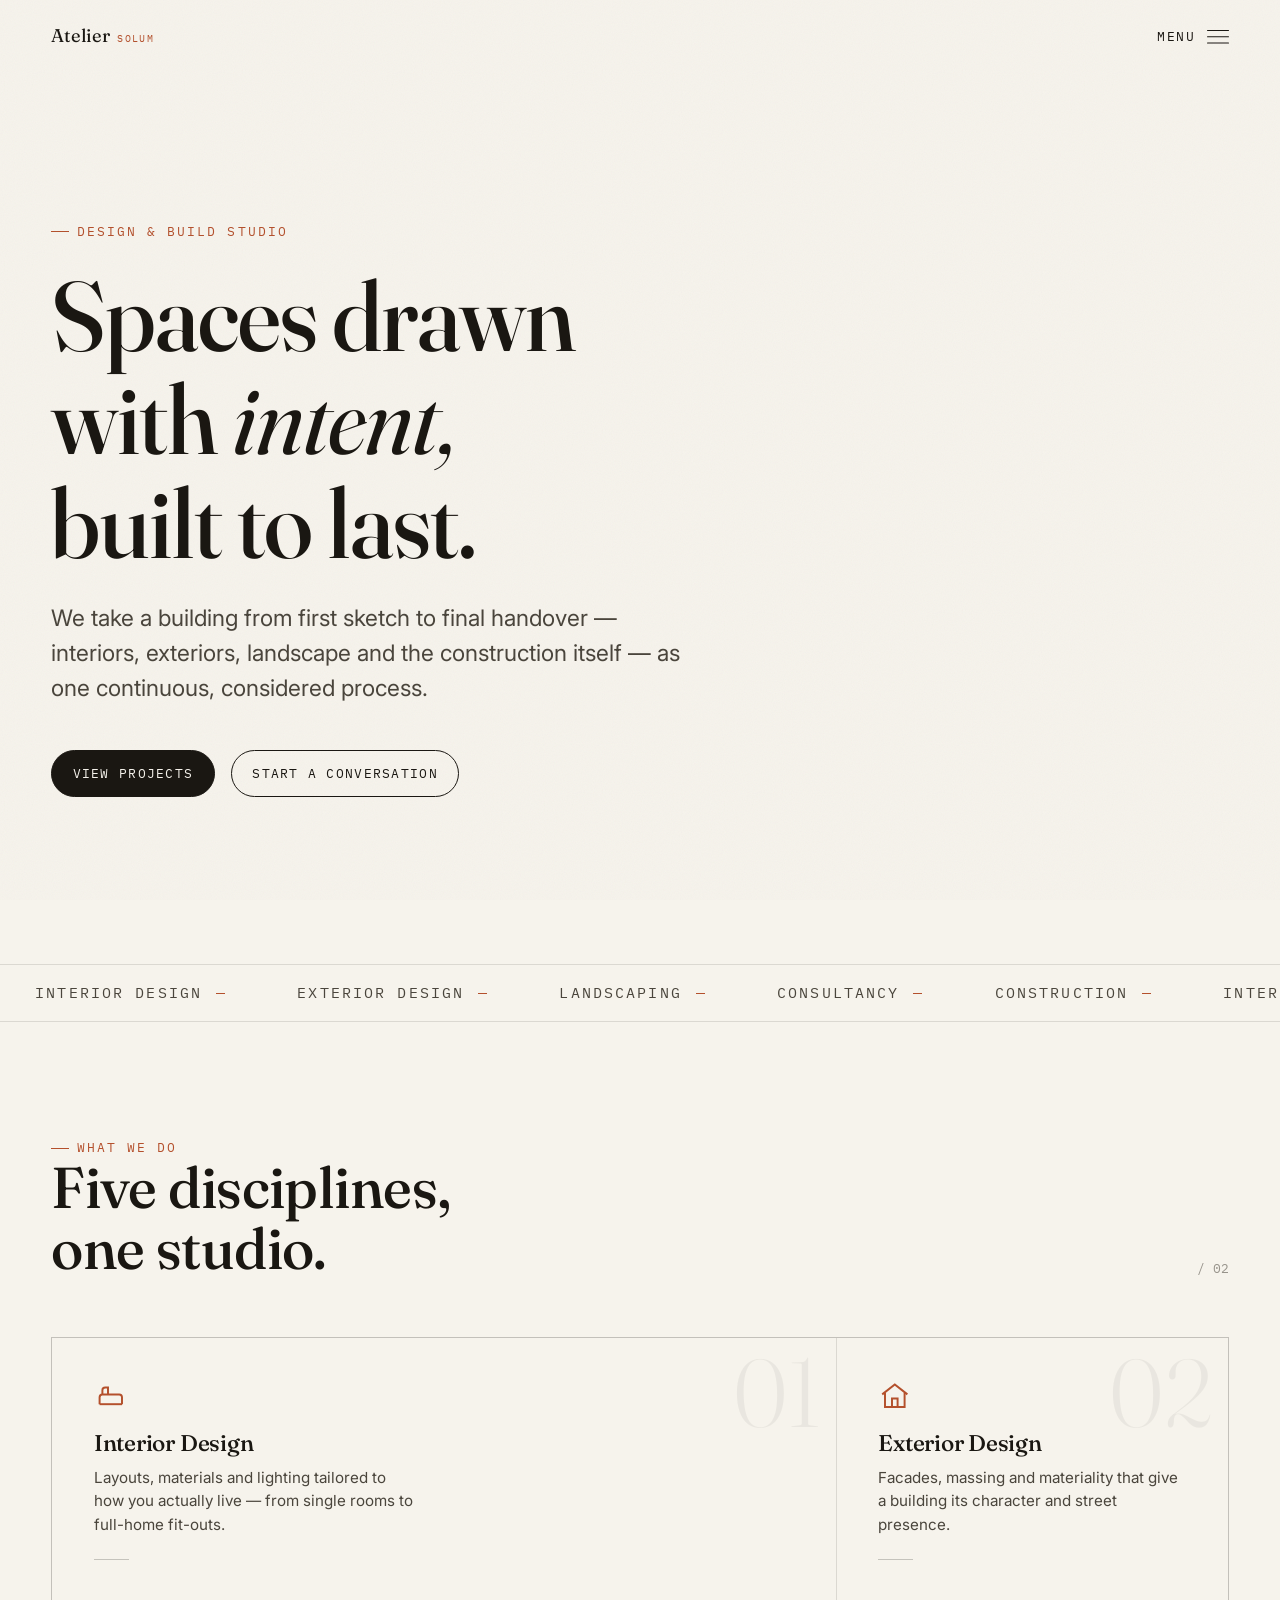
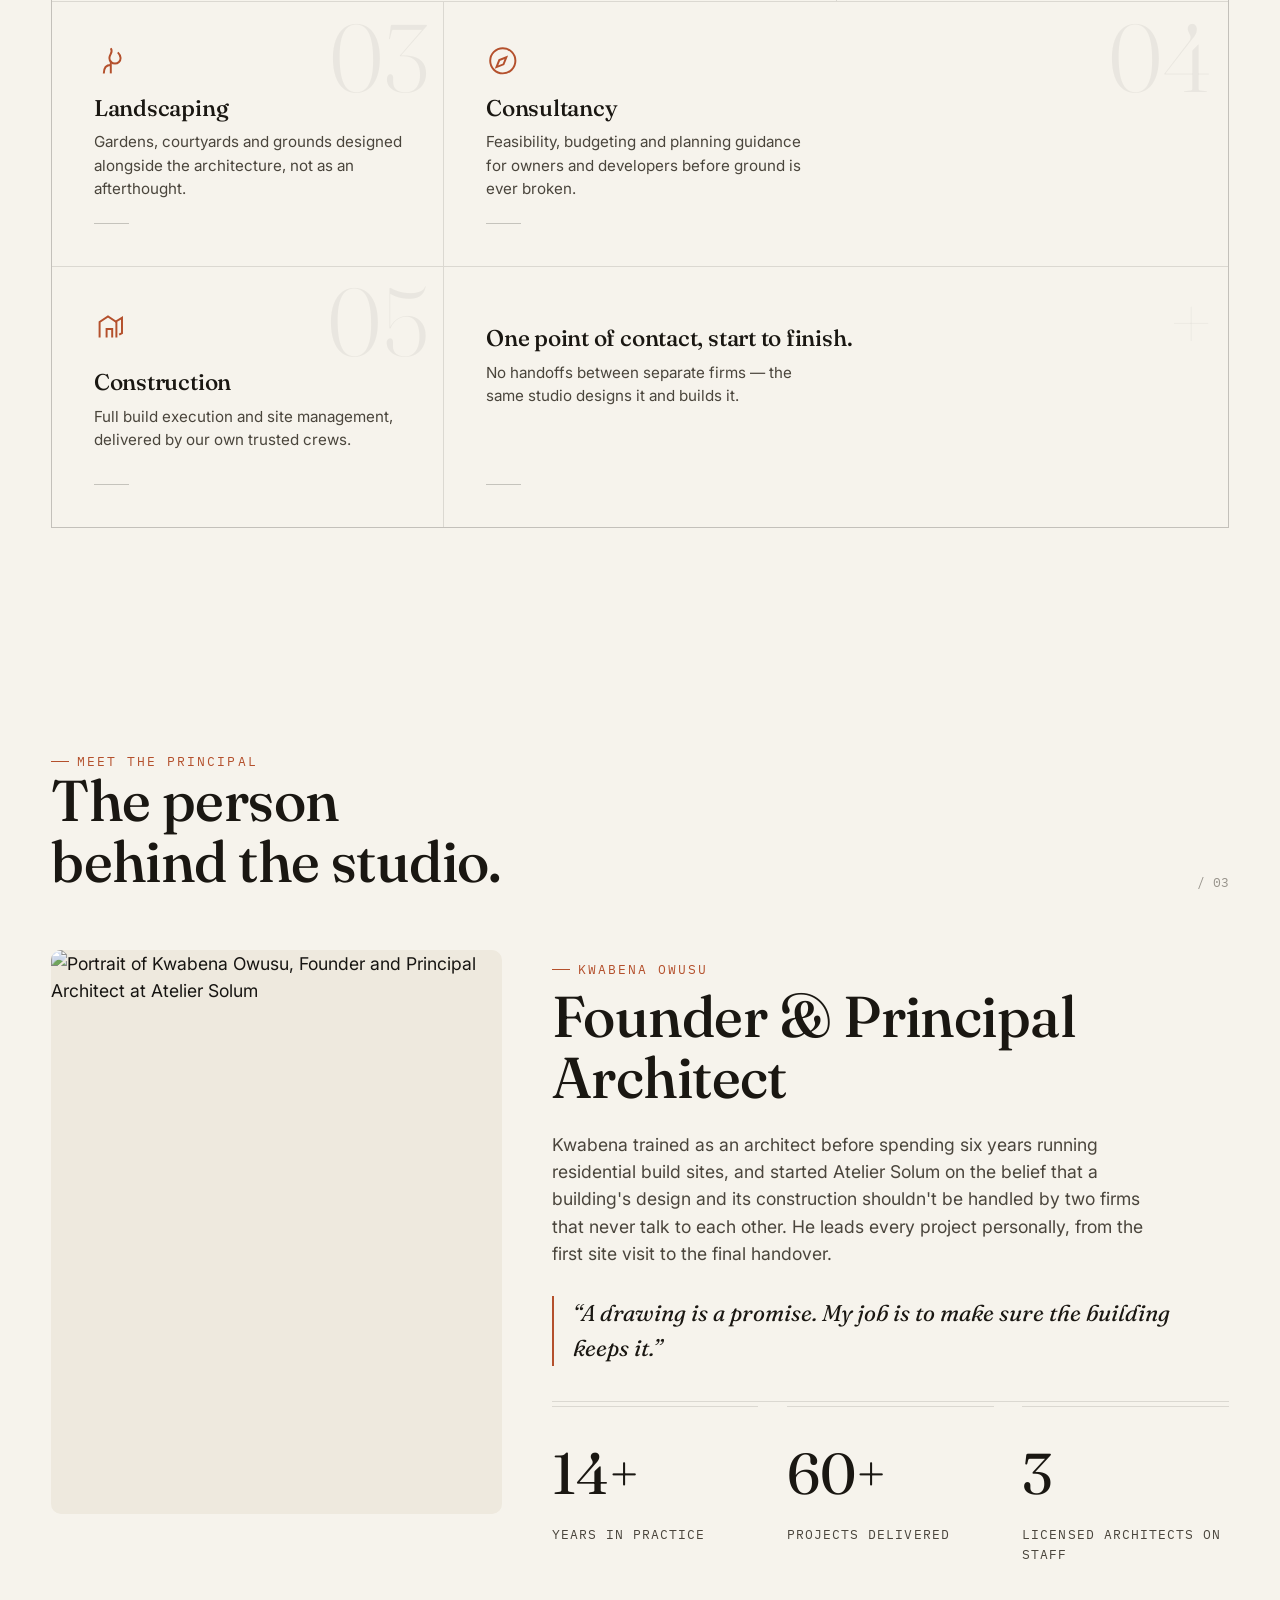
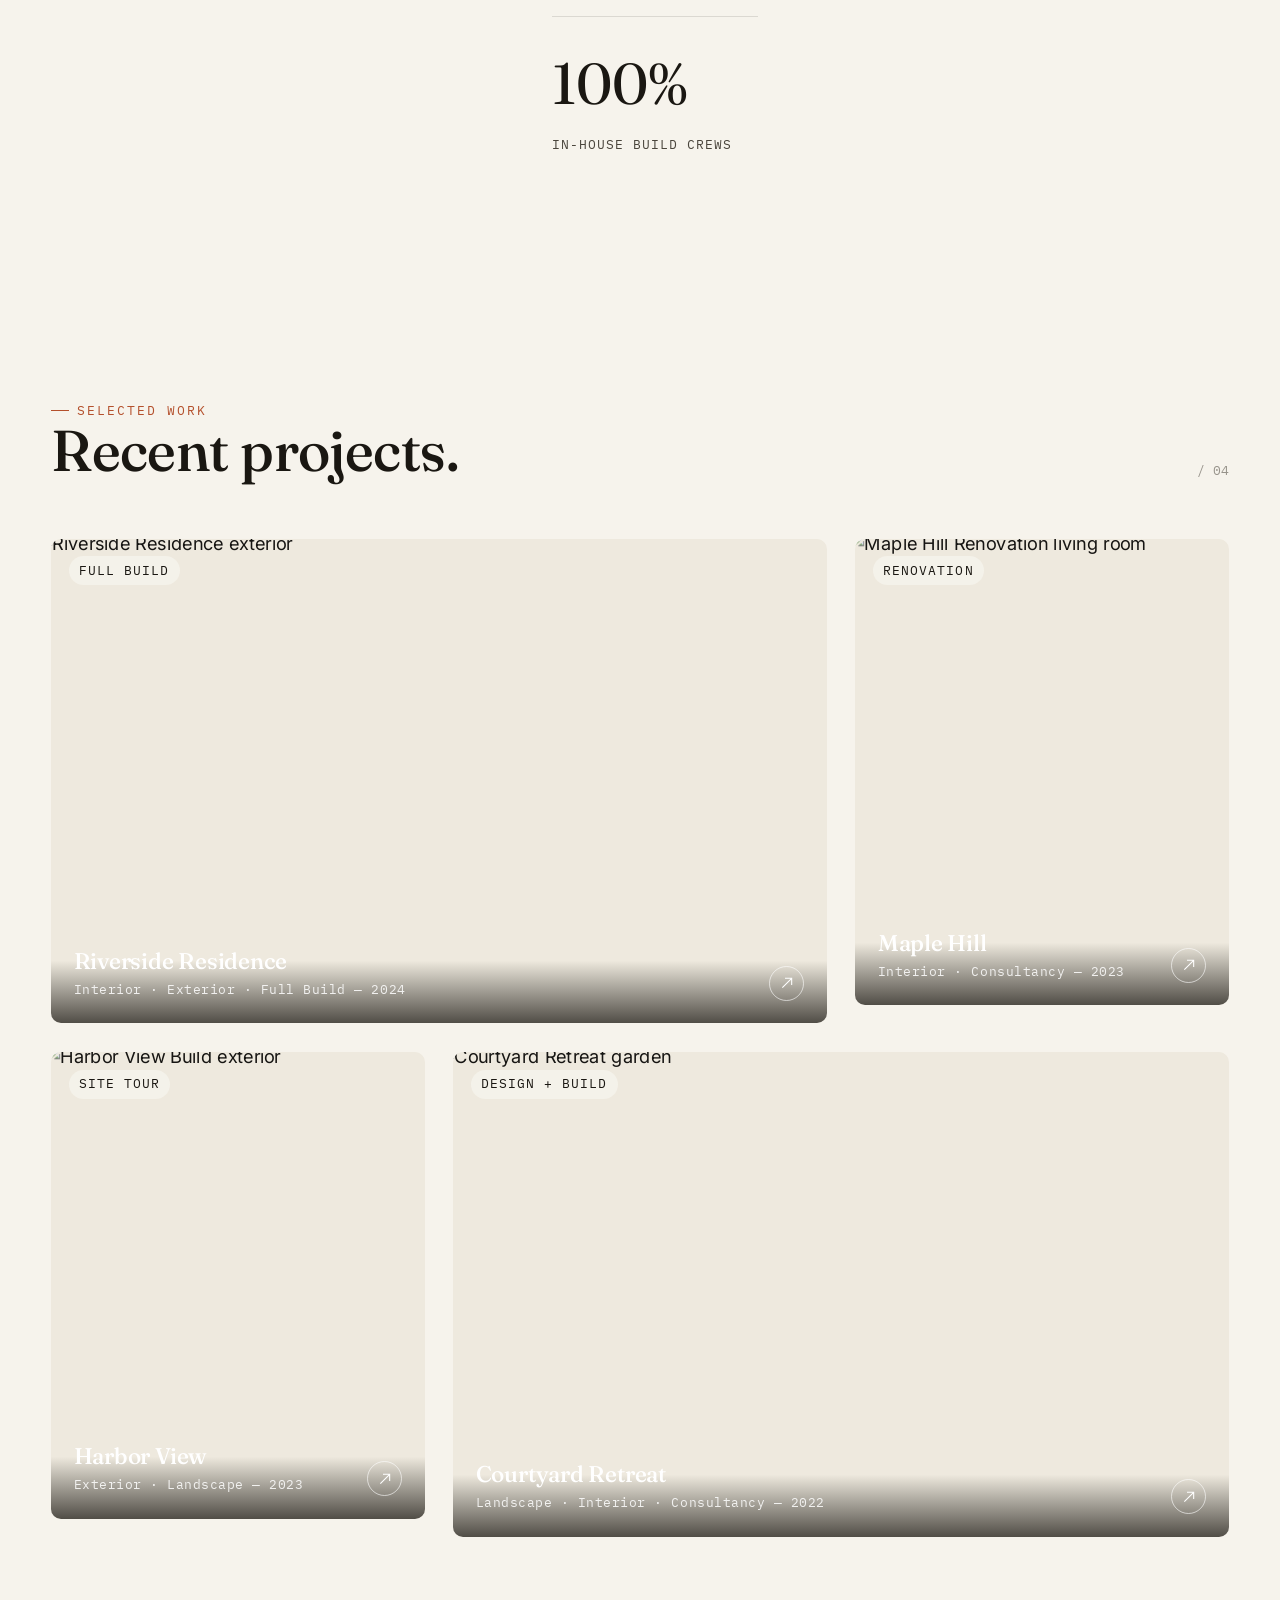
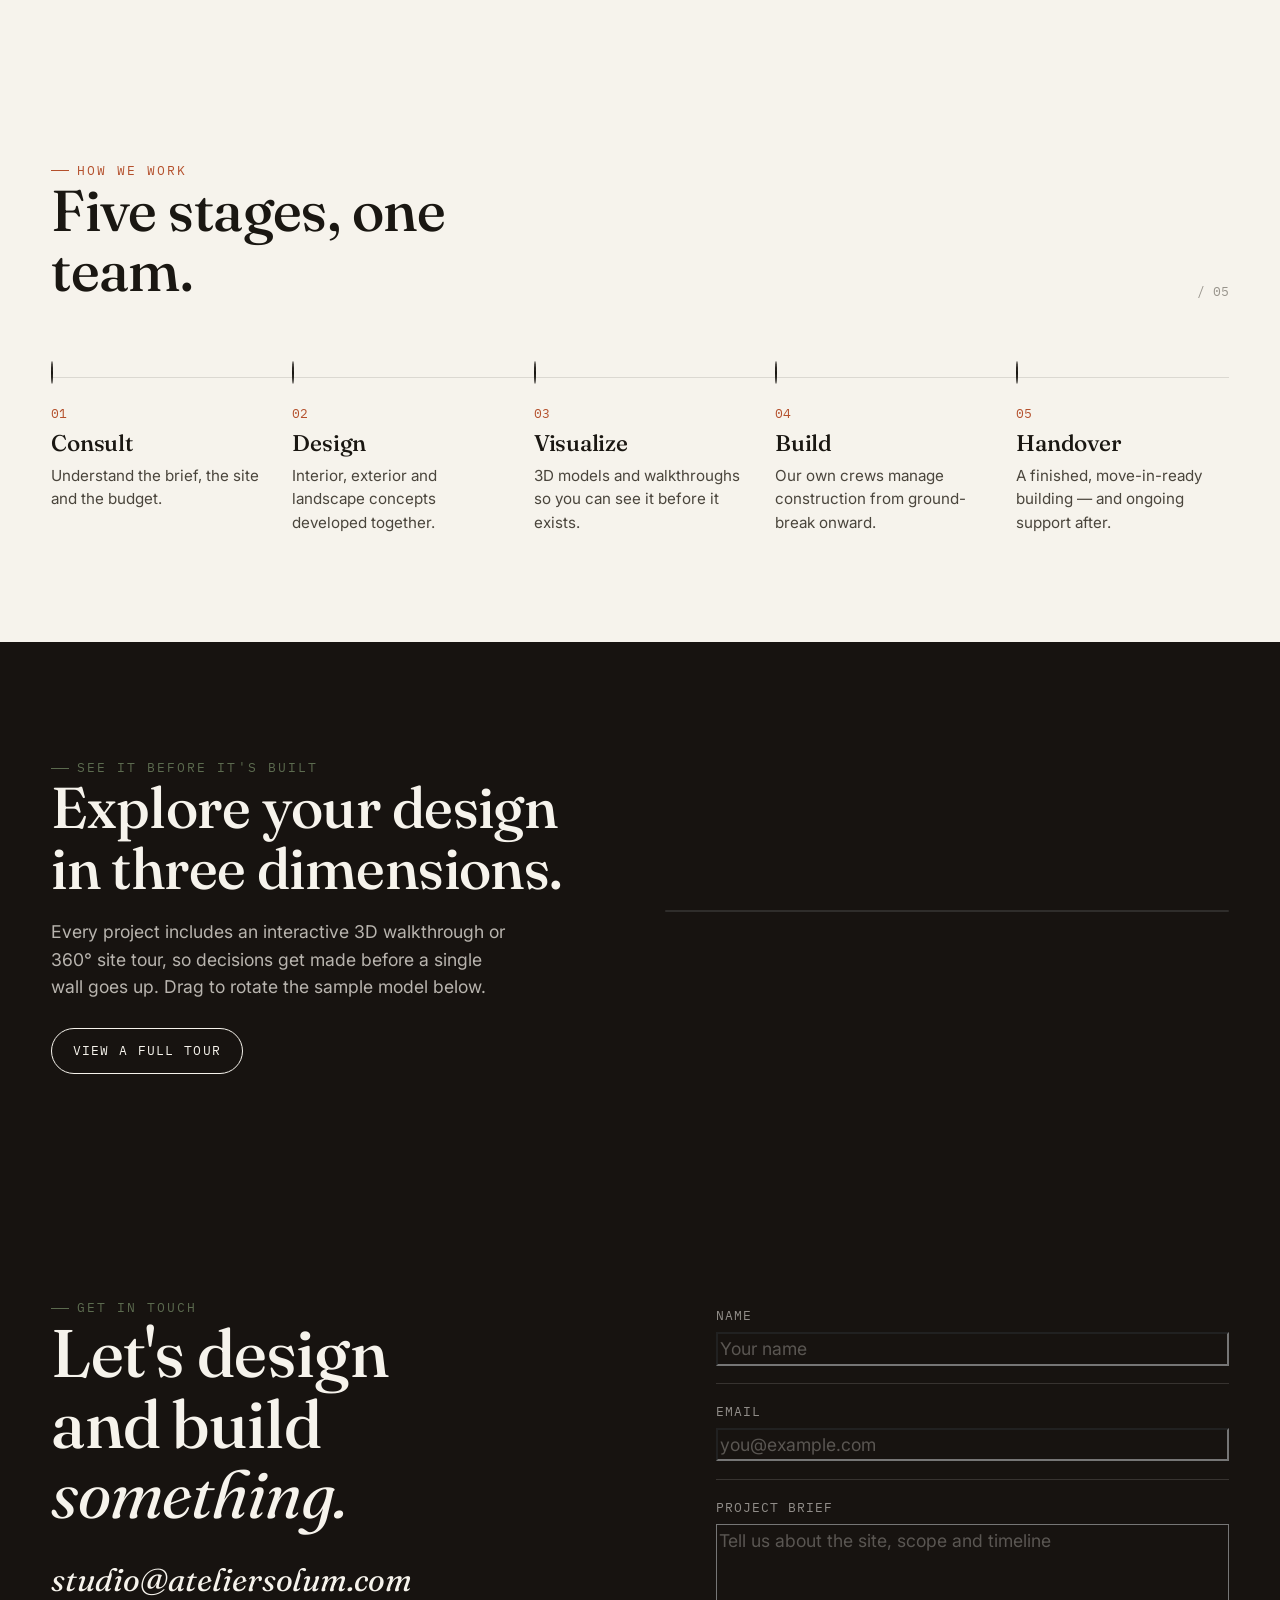
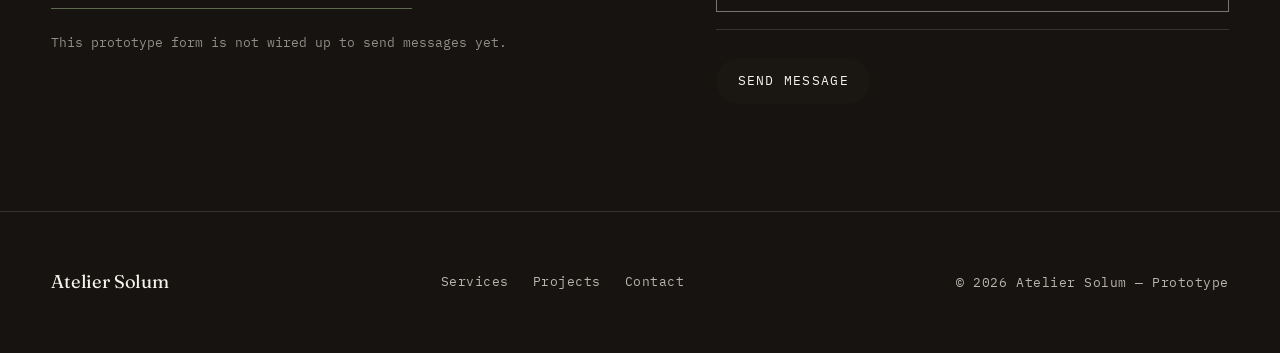
==== commit 3ffa72ca: "Redesign hamburger menu and improve mobile responsiveness Fix broken X-close animation math and a st" ====
--- a/index.html
+++ b/index.html
@@ -16,7 +16,7 @@
 
 <header class="site-header">
   <a href="index.html" class="brand">Atelier <span>Solum</span></a>
-  <button class="menu-btn" aria-expanded="false" aria-controls="site-nav">
+  <button class="menu-btn" aria-expanded="false" aria-controls="site-nav" aria-label="Menu">
     <span class="label">Menu</span>
     <span class="bars"><span></span><span></span><span></span></span>
   </button>
--- a/css/layout.css
+++ b/css/layout.css
@@ -27,13 +27,13 @@
 .site-header {
   position: fixed;
   inset: 0 0 auto 0;
-  z-index: 500;
+  z-index: 700;
   display: flex;
   align-items: center;
   justify-content: space-between;
   padding: clamp(1.1rem, 1rem + 0.5vw, 1.6rem) var(--edge);
   mix-blend-mode: normal;
-  transition: background-color 0.4s var(--ease), border-color 0.4s var(--ease), backdrop-filter 0.4s var(--ease);
+  transition: background-color 0.4s var(--ease), border-color 0.4s var(--ease), backdrop-filter 0.4s var(--ease), color 0.4s ease;
   border-bottom: 1px solid transparent;
 }
 .site-header.is-scrolled {
@@ -41,6 +41,15 @@
   backdrop-filter: blur(10px) saturate(1.1);
   border-color: var(--line);
 }
+/* header floats above the full-screen nav once it's open — force it
+   transparent/light-on-dark regardless of scroll state so it reads
+   as one continuous panel with the overlay beneath it */
+body.nav-open .site-header {
+  background: transparent;
+  backdrop-filter: none;
+  border-color: transparent;
+  color: var(--paper);
+}
 .brand {
   font-family: var(--font-display);
   font-size: 1.15rem;
@@ -48,34 +57,58 @@
   display: flex;
   align-items: baseline;
   gap: 0.4em;
+  transition: opacity 0.3s ease;
 }
 .brand span { font-family: var(--font-mono); font-size: 0.6rem; letter-spacing: 0.14em; color: var(--clay); text-transform: uppercase; }
+body.nav-open .brand { opacity: 0; pointer-events: none; }
 
 .menu-btn {
   display: flex;
   align-items: center;
-  gap: 0.7em;
+  gap: 0.85em;
   font-family: var(--font-mono);
   font-size: var(--fs-xs);
   letter-spacing: 0.14em;
   text-transform: uppercase;
   z-index: 700;
   position: relative;
+  margin: -0.75rem -0.5rem -0.75rem 0;
+  padding: 0.75rem 0.5rem;
+  -webkit-tap-highlight-color: transparent;
+  border-radius: 999px;
+  transition: background-color 0.3s ease;
+}
+.menu-btn:hover,
+.menu-btn:focus-visible {
+  background: rgba(26, 23, 18, 0.06);
+}
+body.nav-open .menu-btn:hover,
+body.nav-open .menu-btn:focus-visible {
+  background: rgba(246, 243, 236, 0.12);
 }
 .menu-btn .bars {
-  display: inline-flex;
-  flex-direction: column;
-  gap: 4px;
+  position: relative;
   width: 22px;
+  height: 14px;
+  flex-shrink: 0;
 }
 .menu-btn .bars span {
-  height: 1px;
+  position: absolute;
+  left: 0;
+  width: 100%;
+  height: 1.5px;
+  border-radius: 1px;
   background: currentColor;
-  transition: transform 0.4s var(--ease), opacity 0.3s ease;
-}
-body.nav-open .menu-btn .bars span:nth-child(1) { transform: translateY(2.5px) rotate(45deg); }
+  transition: top 0.3s var(--ease), transform 0.35s var(--ease), opacity 0.2s ease;
+}
+.menu-btn .bars span:nth-child(1) { top: 0; }
+.menu-btn .bars span:nth-child(2) { top: 50%; transform: translateY(-50%); }
+.menu-btn .bars span:nth-child(3) { top: 100%; transform: translateY(-100%); }
+
+body.nav-open .menu-btn .bars span:nth-child(1) { top: 50%; transform: translateY(-50%) rotate(45deg); }
 body.nav-open .menu-btn .bars span:nth-child(2) { opacity: 0; }
-body.nav-open .menu-btn .bars span:nth-child(3) { transform: translateY(-2.5px) rotate(-45deg); }
+body.nav-open .menu-btn .bars span:nth-child(3) { top: 50%; transform: translateY(-50%) rotate(-45deg); }
+body.nav-open .menu-btn { color: var(--paper); }
 
 /* ---------------- full-screen overlay nav ---------------- */
 .site-nav {
@@ -87,10 +120,13 @@
   display: flex;
   flex-direction: column;
   justify-content: space-between;
+  gap: 2rem;
   padding: clamp(5.5rem, 5rem + 2vw, 7rem) var(--edge) var(--edge);
   clip-path: circle(2% at calc(100% - 3rem) 3rem);
   transition: clip-path 0.75s var(--ease);
   visibility: hidden;
+  overflow-y: auto;
+  -webkit-overflow-scrolling: touch;
 }
 body.nav-open .site-nav {
   clip-path: circle(150% at calc(100% - 3rem) 3rem);
@@ -176,3 +212,9 @@
 @media (max-width: 720px) {
   .site-nav .nav-links a { font-size: clamp(2.2rem, 8vw, 3.2rem); }
 }
+
+@media (max-height: 700px) {
+  .site-nav { padding-top: 4.5rem; padding-bottom: 1.5rem; gap: 1.25rem; }
+  .site-nav .nav-links { gap: 0; }
+  .site-nav .nav-links a { font-size: clamp(1.7rem, 7vw, 2.6rem); }
+}
--- a/css/responsive.css
+++ b/css/responsive.css
@@ -9,6 +9,10 @@
   .overview-grid, .contact-wrap, .tour-teaser { gap: 2rem; }
   .cred-list { grid-template-columns: repeat(2, 1fr); }
   .site-footer .footer-grid { flex-direction: column; align-items: flex-start; }
+  model-viewer, #pano { height: 320px !important; }
+  .spec-row { flex-direction: column; align-items: flex-start; gap: 0.3rem; }
+  .spec-row dd { text-align: left; }
+  .pair-nav a { min-height: 240px; }
 }
 
 @media (hover: none) and (pointer: coarse) {
@@ -20,3 +24,7 @@
 @media (max-width: 500px) {
   .hero h1 { font-size: clamp(2.4rem, 10vw, 3.4rem); }
 }
+
+@media (max-width: 360px) {
+  .menu-btn .label { display: none; }
+}
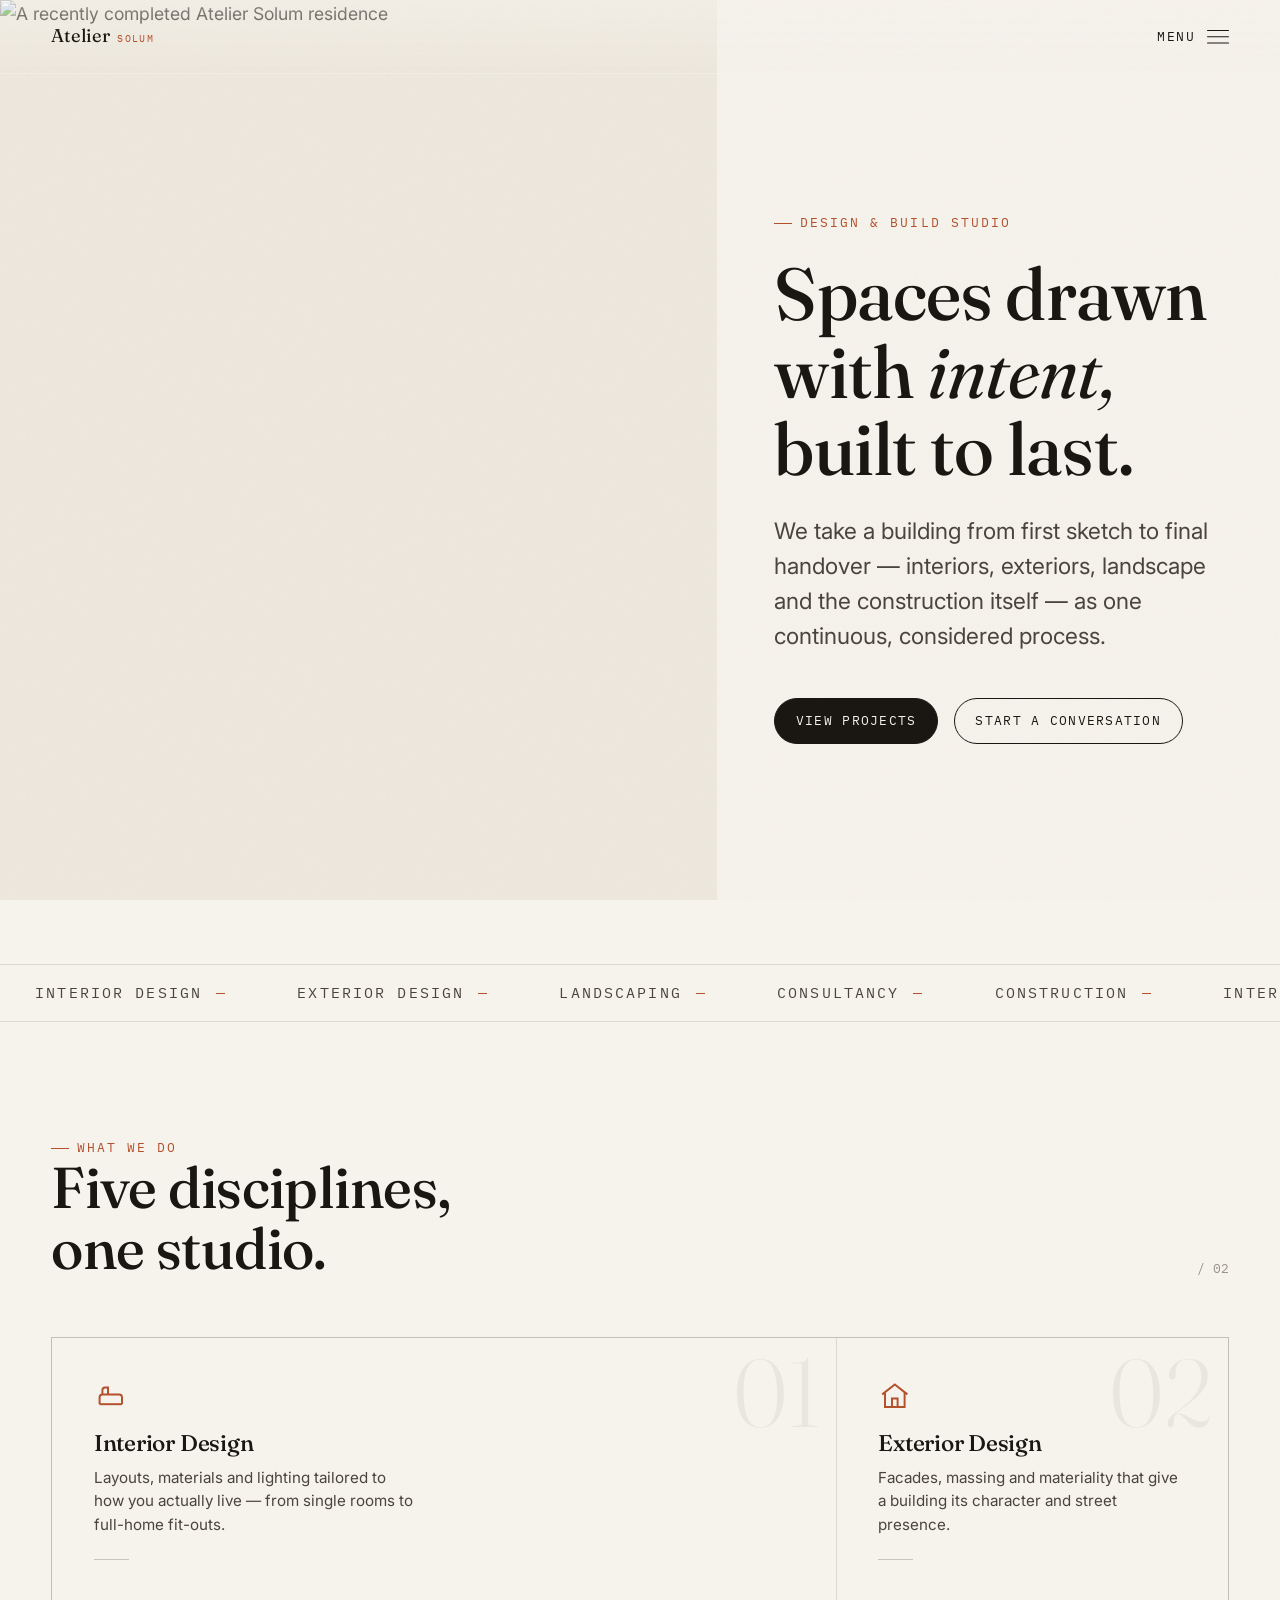
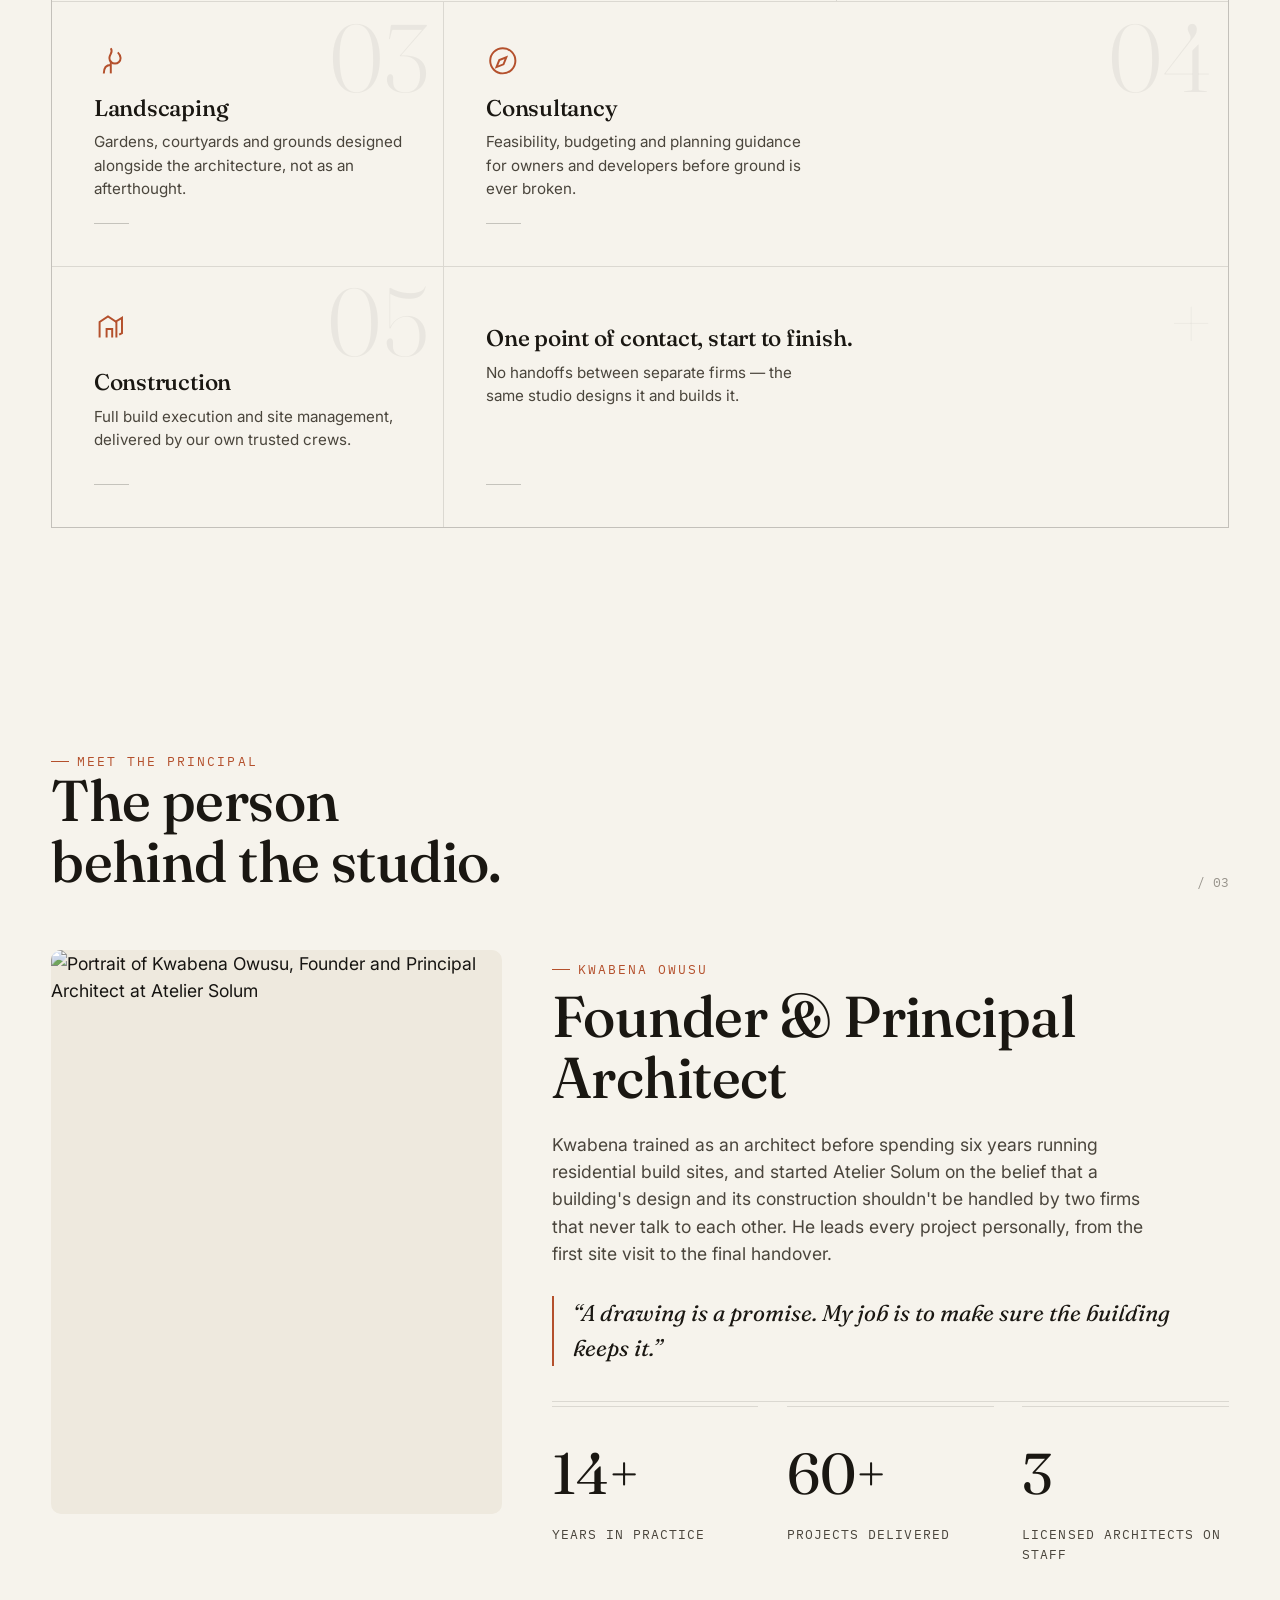
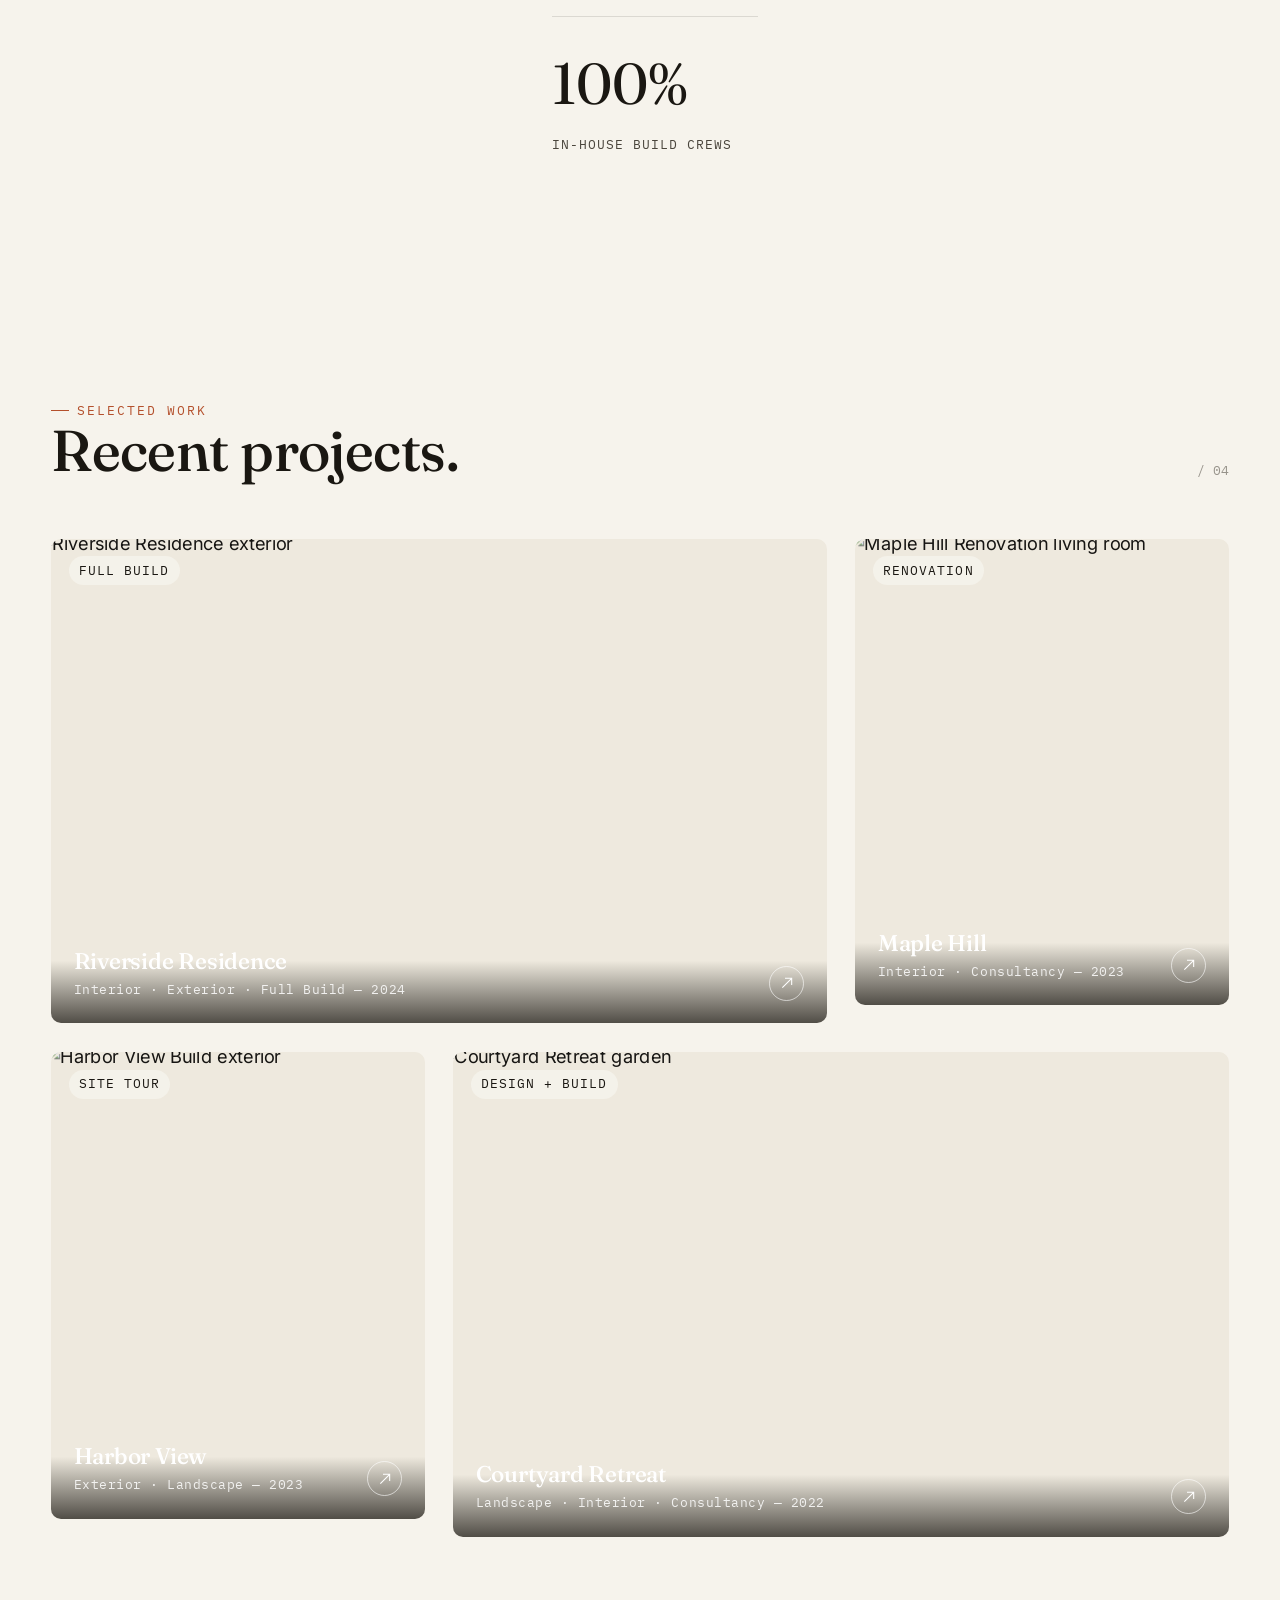
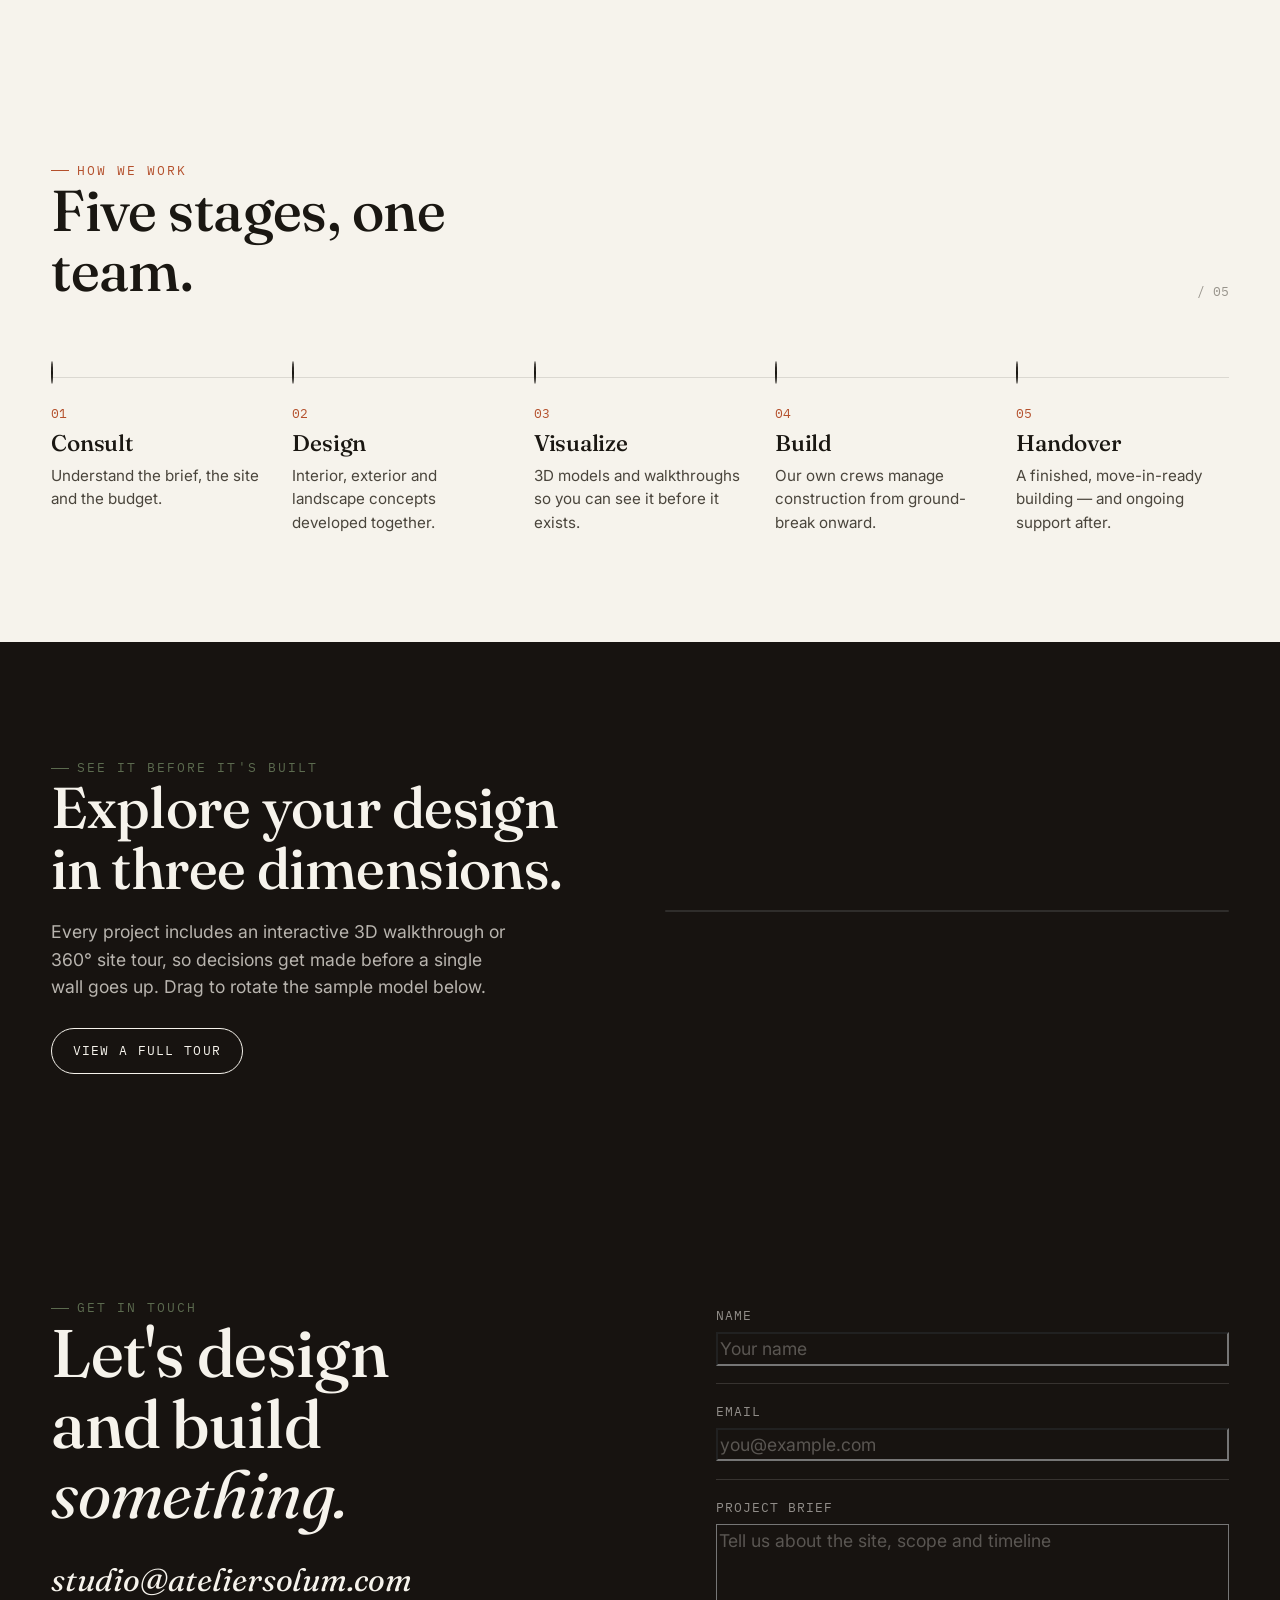
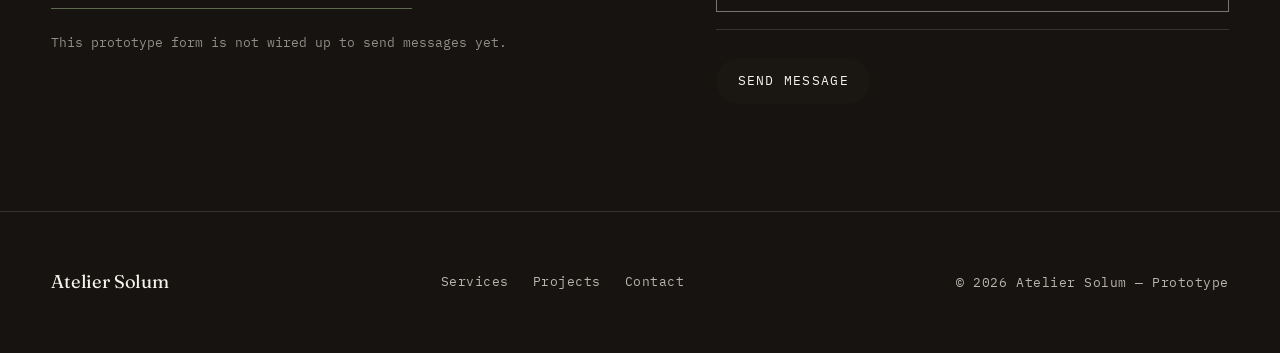
==== commit 7952c51d: "Redesign hero as split image/content layout Replace the text-only hero with a photographic split her" ====
--- a/index.html
+++ b/index.html
@@ -41,15 +41,20 @@
 <main>
 
   <!-- ============ HERO ============ -->
-  <section class="hero container">
-    <div class="hero-eyebrow-row">
-      <span class="eyebrow">Design &amp; Build Studio</span>
-    </div>
-    <h1><span class="line">Spaces drawn</span><span class="line">with <em>intent,</em></span><span class="line">built to last.</span></h1>
-    <p class="hero-sub">We take a building from first sketch to final handover — interiors, exteriors, landscape and the construction itself — as one continuous, considered process.</p>
-    <div class="hero-actions">
-      <a href="#projects" class="btn btn-solid">View Projects</a>
-      <a href="#contact" class="btn btn-ghost">Start a Conversation</a>
+  <section class="hero">
+    <div class="hero-visual">
+      <img src="https://images.unsplash.com/photo-1600047509807-ba8f99d2cdde?auto=format&fit=crop&w=1600&q=70" alt="A recently completed Atelier Solum residence" loading="eager" fetchpriority="high" width="1600" height="2000">
+    </div>
+    <div class="hero-content">
+      <div class="hero-eyebrow-row">
+        <span class="eyebrow">Design &amp; Build Studio</span>
+      </div>
+      <h1><span class="line">Spaces drawn</span><span class="line">with <em>intent,</em></span><span class="line">built to last.</span></h1>
+      <p class="hero-sub">We take a building from first sketch to final handover — interiors, exteriors, landscape and the construction itself — as one continuous, considered process.</p>
+      <div class="hero-actions">
+        <a href="#projects" class="btn btn-solid">View Projects</a>
+        <a href="#contact" class="btn btn-ghost">Start a Conversation</a>
+      </div>
     </div>
   </section>
 
--- a/css/layout.css
+++ b/css/layout.css
@@ -33,6 +33,7 @@
   justify-content: space-between;
   padding: clamp(1.1rem, 1rem + 0.5vw, 1.6rem) var(--edge);
   mix-blend-mode: normal;
+  background: linear-gradient(to bottom, rgba(246, 243, 236, 0.55), transparent);
   transition: background-color 0.4s var(--ease), border-color 0.4s var(--ease), backdrop-filter 0.4s var(--ease), color 0.4s ease;
   border-bottom: 1px solid transparent;
 }
--- a/css/components.css
+++ b/css/components.css
@@ -26,14 +26,32 @@
 .dark-section .btn-ghost:hover { background: var(--paper); color: var(--ink-bg); }
 .btn svg { width: 1em; height: 1em; }
 
-/* ---------------- hero ---------------- */
+/* ---------------- hero (split visual / content) ---------------- */
 .hero {
+  display: flex;
+  flex-direction: column;
   min-height: 100svh;
+  position: relative;
+}
+.hero-visual {
+  width: 100%;
+  height: 46vh;
+  min-height: 340px;
+  flex-shrink: 0;
+  overflow: hidden;
+  background: var(--paper-dim);
+}
+.hero-visual img {
+  width: 100%;
+  height: 100%;
+  object-fit: cover;
+}
+.hero-content {
+  flex: 1;
   display: flex;
   flex-direction: column;
   justify-content: center;
-  padding-top: clamp(6rem, 5rem + 3vw, 8rem);
-  position: relative;
+  padding: clamp(2.5rem, 2rem + 2vw, 4rem) var(--edge) clamp(3rem, 2.5rem + 2vw, 5rem);
 }
 .hero-eyebrow-row {
   display: flex;
@@ -42,12 +60,12 @@
   margin-bottom: 1.4rem;
 }
 .hero h1 {
-  font-size: var(--fs-hero);
-  max-width: 15ch;
+  font-size: clamp(2.6rem, 2.1rem + 4.5vw, 4.6rem);
+  max-width: 12ch;
 }
 .hero h1 .line { display: block; }
 .hero-sub {
-  max-width: 46ch;
+  max-width: 44ch;
   margin-top: 1.6rem;
   font-size: var(--fs-lg);
   color: var(--ink-soft);
@@ -57,6 +75,16 @@
   flex-wrap: wrap;
   gap: 1rem;
   margin-top: clamp(2rem, 1.6rem + 1.5vw, 3rem);
+}
+
+@media (min-width: 900px) {
+  .hero { flex-direction: row; align-items: stretch; }
+  .hero-visual { width: 56%; height: auto; min-height: 100svh; }
+  .hero-content {
+    width: 44%;
+    padding: clamp(7rem, 6rem + 2vw, 9rem) clamp(2.5rem, 2rem + 2vw, 4rem) clamp(3rem, 2.5rem + 2vw, 4rem);
+  }
+  .hero h1 { max-width: 10ch; }
 }
 
 /* discipline marquee ribbon */
